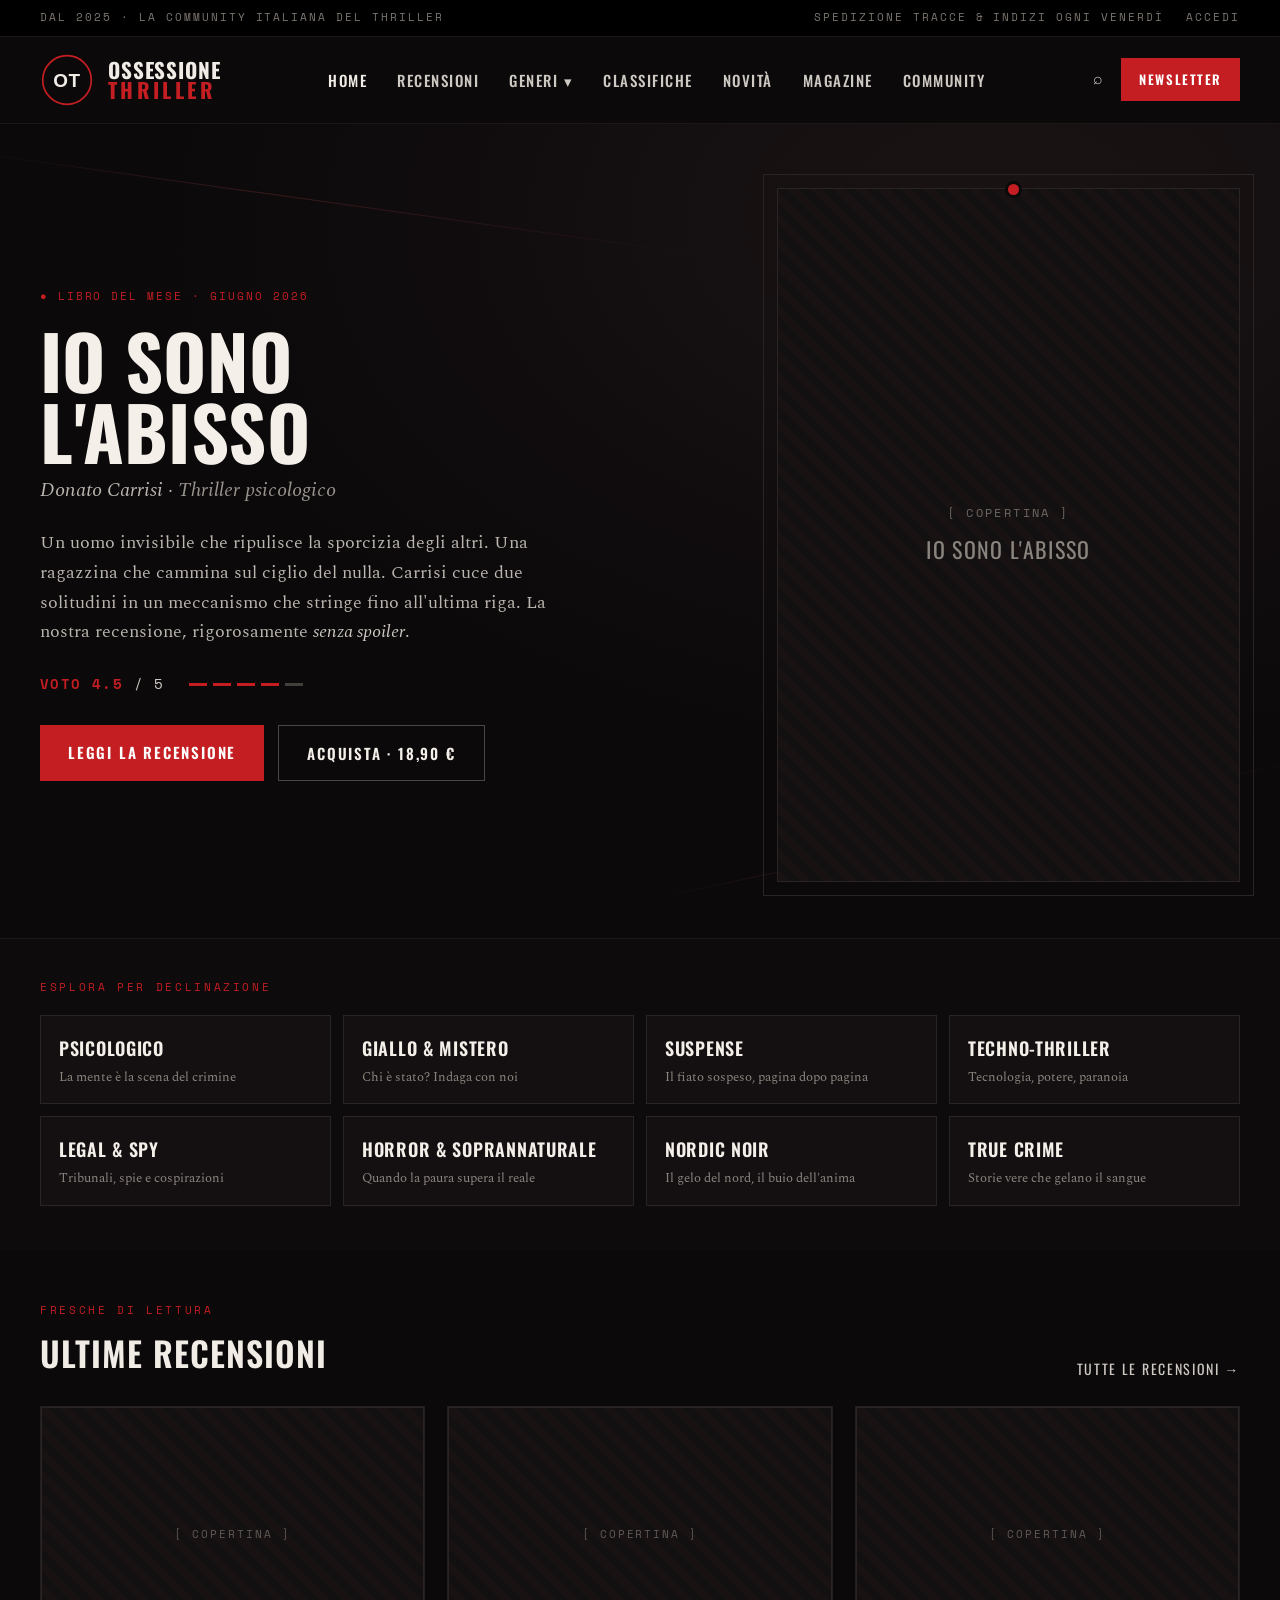
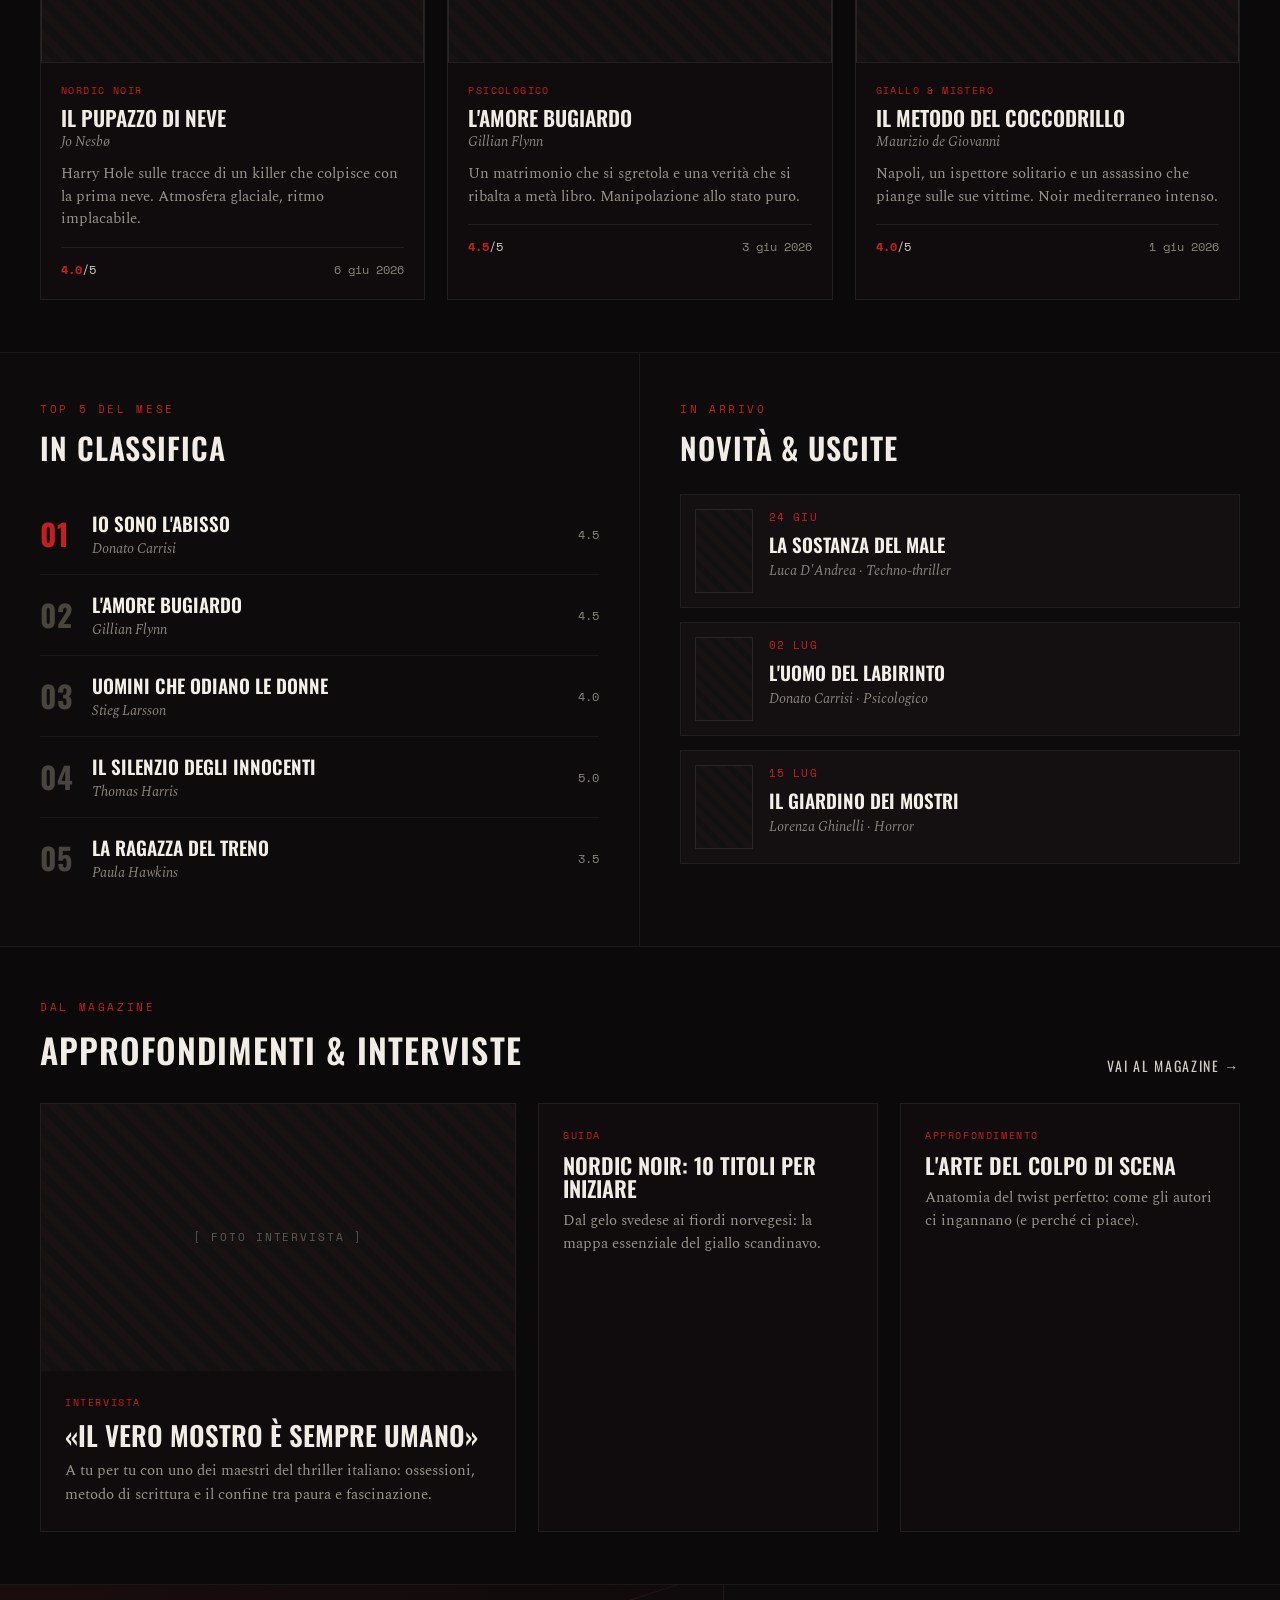
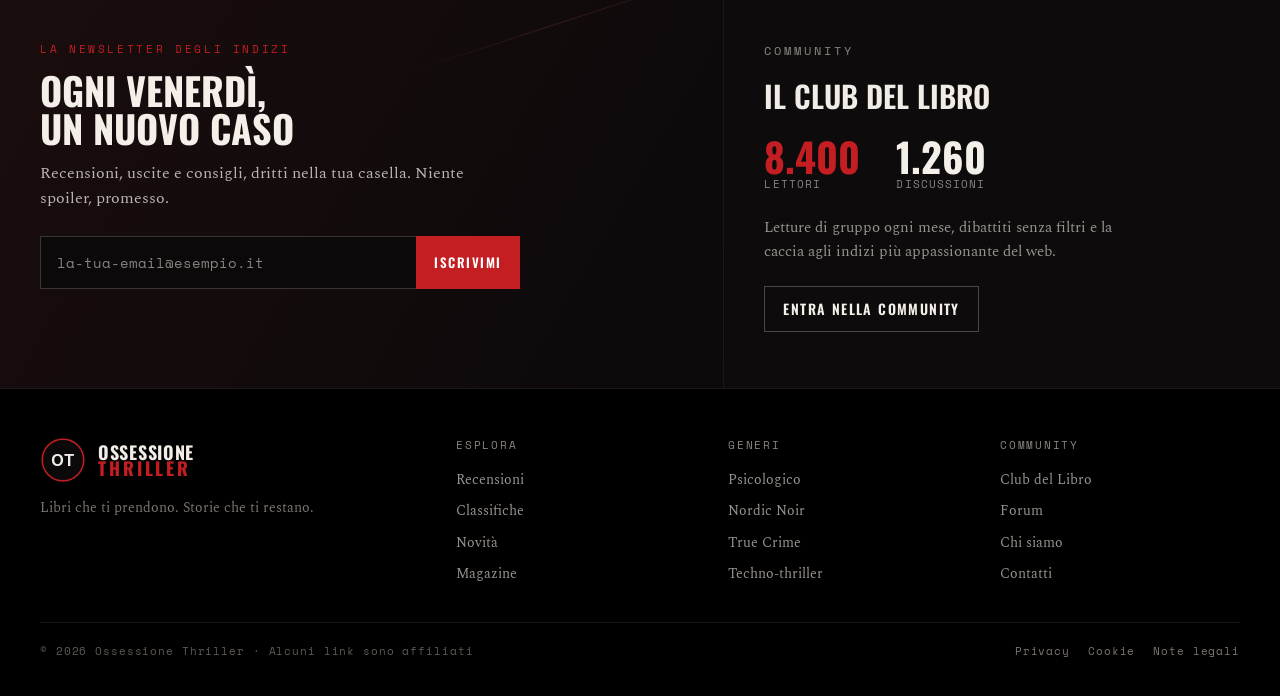
==== index.html @ 4a24f760 "feat: sito completo - homepage, catalogo, dettaglio recensione - index.html: homepage immersiva (Var" ====
<!DOCTYPE html>
<html lang="it">
<head>
  <meta charset="utf-8">
  <meta name="viewport" content="width=device-width, initial-scale=1">
  <title>Ossessione Thriller — Libri che ti prendono. Storie che ti restano.</title>
  <meta name="description" content="Il sito italiano dedicato al thriller: recensioni, classifiche, novità e community per lettori appassionati.">
  <link rel="icon" href="assets/logo.svg" type="image/svg+xml">
  <link rel="stylesheet" href="css/style.css">
</head>
<body>

  <!-- UTILITY BAR -->
  <div class="ot-utilbar">
    <span>Dal 2025 · La community italiana del thriller</span>
    <span>
      <span>Spedizione tracce &amp; indizi ogni venerdì</span>
      <a href="#">Accedi</a>
    </span>
  </div>

  <!-- HEADER -->
  <header class="ot-header">
    <a href="index.html" class="ot-logo">
      <img src="assets/logo.svg" alt="Ossessione Thriller">
      <div class="ot-logo-text">
        <div class="ot-logo-top">OSSESSIONE</div>
        <div class="ot-logo-bot">THRILLER</div>
      </div>
    </a>
    <nav>
      <ul class="ot-nav">
        <li><a href="index.html" class="active">Home</a></li>
        <li><a href="recensioni.html">Recensioni</a></li>
        <li><a href="#">Generi ▾</a></li>
        <li><a href="#">Classifiche</a></li>
        <li><a href="#">Novità</a></li>
        <li><a href="#">Magazine</a></li>
        <li><a href="#">Community</a></li>
      </ul>
    </nav>
    <div class="ot-header-actions">
      <span class="ot-search-icon">⌕</span>
      <a href="#newsletter" class="ot-btn">Newsletter</a>
    </div>
  </header>

  <!-- ═══════════════════════════════════════════════════════
       HERO
  ═══════════════════════════════════════════════════════ -->
  <section style="
    position: relative;
    background: radial-gradient(120% 120% at 78% 12%, #1a1314 0%, #0b090a 55%);
    padding: 64px 40px 56px;
    overflow: hidden;
  ">
    <div class="ot-thread" style="top:80px; left:-40px; width:60%; transform:rotate(8deg);"></div>
    <div class="ot-thread" style="bottom:110px; right:-60px; width:55%; transform:rotate(-12deg);"></div>

    <div style="
      position: relative;
      display: grid;
      grid-template-columns: 1.25fr .85fr;
      gap: 56px;
      align-items: center;
      max-width: 1360px;
      margin: 0 auto;
    ">
      <div>
        <div class="ot-label" style="margin-bottom: 18px;">● Libro del mese · Giugno 2026</div>
        <h1 style="
          font-family: var(--font-heading);
          font-weight: 700;
          font-size: 74px;
          line-height: .96;
          letter-spacing: .005em;
          color: var(--text-warm);
          text-transform: uppercase;
          margin: 0 0 8px;
        ">Io sono<br>l'abisso</h1>
        <div style="font-size: 20px; color: var(--text-mid); font-style: italic; margin-bottom: 22px;">
          Donato Carrisi · <span style="color: var(--text-muted);">Thriller psicologico</span>
        </div>
        <p style="font-size: 18px; line-height: 1.65; color: var(--text-mid); max-width: 520px; margin: 0 0 26px;">
          Un uomo invisibile che ripulisce la sporcizia degli altri. Una ragazzina che cammina sul ciglio del nulla.
          Carrisi cuce due solitudini in un meccanismo che stringe fino all'ultima riga. La nostra recensione,
          rigorosamente <em style="color: var(--text-dim);">senza spoiler</em>.
        </p>
        <div style="display: flex; align-items: center; gap: 24px; margin-bottom: 30px;">
          <div style="font-family: var(--font-mono); font-size: 14px; letter-spacing: .1em; color: var(--text-dim);">
            <span style="color: var(--accent); font-weight: 700;">VOTO 4.5</span> / 5
          </div>
          <div style="display: flex; gap: 6px; align-items: center;">
            <span style="width:18px; height:3px; background: var(--accent); display: inline-block;"></span>
            <span style="width:18px; height:3px; background: var(--accent); display: inline-block;"></span>
            <span style="width:18px; height:3px; background: var(--accent); display: inline-block;"></span>
            <span style="width:18px; height:3px; background: var(--accent); display: inline-block;"></span>
            <span style="width:18px; height:3px; background: #43403c; display: inline-block;"></span>
          </div>
        </div>
        <div style="display: flex; gap: 14px; flex-wrap: wrap;">
          <a href="recensione.html" class="ot-btn ot-btn-lg">Leggi la recensione</a>
          <a href="#" class="ot-btn ot-btn-lg ot-btn-outline">Acquista · 18,90 €</a>
        </div>
      </div>

      <div style="position: relative;">
        <div style="position: absolute; inset: -14px; border: 1px solid #2a2425;"></div>
        <div class="ot-cover-placeholder" style="position: relative; aspect-ratio: 2/3; flex-direction: column; gap: 10px;">
          <div style="
            width: 11px; height: 11px; border-radius: 50%;
            background: var(--accent);
            position: absolute; top: -5px; left: 50%;
            box-shadow: 0 0 0 3px var(--bg);
          "></div>
          <span style="font-family: var(--font-mono); font-size: 12px; letter-spacing: .2em; color: #6e6862; text-transform: uppercase;">[ copertina ]</span>
          <span style="font-family: var(--font-heading); font-size: 22px; letter-spacing: .06em; color: #8a847e; text-transform: uppercase;">Io sono l'abisso</span>
        </div>
      </div>
    </div>
  </section>

  <!-- ═══════════════════════════════════════════════════════
       GENERI STRIP
  ═══════════════════════════════════════════════════════ -->
  <section style="padding: 40px 40px 44px; background: var(--bg-alt); border-top: 1px solid var(--border);">
    <div class="ot-label" style="margin-bottom: 18px; letter-spacing: .24em;">Esplora per declinazione</div>
    <div style="display: grid; grid-template-columns: repeat(4, 1fr); gap: 12px; max-width: 1360px; margin: 0 auto;">
      <a href="recensioni.html?genere=psicologico" class="ot-genre-card">
        <div class="ot-genre-title">Psicologico</div>
        <div class="ot-genre-sub">La mente è la scena del crimine</div>
      </a>
      <a href="recensioni.html?genere=giallo" class="ot-genre-card">
        <div class="ot-genre-title">Giallo &amp; Mistero</div>
        <div class="ot-genre-sub">Chi è stato? Indaga con noi</div>
      </a>
      <a href="recensioni.html?genere=suspense" class="ot-genre-card">
        <div class="ot-genre-title">Suspense</div>
        <div class="ot-genre-sub">Il fiato sospeso, pagina dopo pagina</div>
      </a>
      <a href="recensioni.html?genere=techno" class="ot-genre-card">
        <div class="ot-genre-title">Techno-thriller</div>
        <div class="ot-genre-sub">Tecnologia, potere, paranoia</div>
      </a>
      <a href="recensioni.html?genere=legal" class="ot-genre-card">
        <div class="ot-genre-title">Legal &amp; Spy</div>
        <div class="ot-genre-sub">Tribunali, spie e cospirazioni</div>
      </a>
      <a href="recensioni.html?genere=horror" class="ot-genre-card">
        <div class="ot-genre-title">Horror &amp; Soprannaturale</div>
        <div class="ot-genre-sub">Quando la paura supera il reale</div>
      </a>
      <a href="recensioni.html?genere=nordic" class="ot-genre-card">
        <div class="ot-genre-title">Nordic Noir</div>
        <div class="ot-genre-sub">Il gelo del nord, il buio dell'anima</div>
      </a>
      <a href="recensioni.html?genere=truecrime" class="ot-genre-card">
        <div class="ot-genre-title">True Crime</div>
        <div class="ot-genre-sub">Storie vere che gelano il sangue</div>
      </a>
    </div>
  </section>

  <!-- ═══════════════════════════════════════════════════════
       ULTIME RECENSIONI
  ═══════════════════════════════════════════════════════ -->
  <section style="padding: 52px 40px; background: var(--bg);">
    <div style="max-width: 1360px; margin: 0 auto;">
      <div style="display: flex; justify-content: space-between; align-items: flex-end; margin-bottom: 26px;">
        <div>
          <div class="ot-label" style="margin-bottom: 6px; letter-spacing: .24em;">Fresche di lettura</div>
          <h2 class="ot-section-head">Ultime recensioni</h2>
        </div>
        <a href="recensioni.html" style="
          font-family: var(--font-heading); font-size: 14px;
          letter-spacing: .12em; text-transform: uppercase; color: var(--text-dim);
        ">Tutte le recensioni →</a>
      </div>

      <div style="display: grid; grid-template-columns: repeat(3, 1fr); gap: 22px;">

        <!-- Card 1 -->
        <article class="ot-card">
          <div class="ot-cover-placeholder" style="aspect-ratio: 3/2; border-bottom: 1px solid var(--border-card);">
            <span>[ COPERTINA ]</span>
          </div>
          <div style="padding: 20px;">
            <div class="ot-rev-genre">Nordic Noir</div>
            <h3 class="ot-rev-title">Il pupazzo di neve</h3>
            <div class="ot-rev-author">Jo Nesbø</div>
            <p style="font-size: 14.5px; line-height: 1.55; color: var(--text-muted); margin: 0 0 16px;">
              Harry Hole sulle tracce di un killer che colpisce con la prima neve. Atmosfera glaciale, ritmo implacabile.
            </p>
            <div style="
              display: flex; justify-content: space-between; align-items: center;
              border-top: 1px solid var(--border-card); padding-top: 12px;
              font-family: var(--font-mono); font-size: 12px; color: var(--text-faint);
            ">
              <span class="ot-score"><strong>4.0</strong>/5</span>
              <span>6 giu 2026</span>
            </div>
          </div>
        </article>

        <!-- Card 2 -->
        <article class="ot-card">
          <div class="ot-cover-placeholder" style="aspect-ratio: 3/2; border-bottom: 1px solid var(--border-card);">
            <span>[ COPERTINA ]</span>
          </div>
          <div style="padding: 20px;">
            <div class="ot-rev-genre">Psicologico</div>
            <h3 class="ot-rev-title">L'amore bugiardo</h3>
            <div class="ot-rev-author">Gillian Flynn</div>
            <p style="font-size: 14.5px; line-height: 1.55; color: var(--text-muted); margin: 0 0 16px;">
              Un matrimonio che si sgretola e una verità che si ribalta a metà libro. Manipolazione allo stato puro.
            </p>
            <div style="
              display: flex; justify-content: space-between; align-items: center;
              border-top: 1px solid var(--border-card); padding-top: 12px;
              font-family: var(--font-mono); font-size: 12px; color: var(--text-faint);
            ">
              <span class="ot-score"><strong>4.5</strong>/5</span>
              <span>3 giu 2026</span>
            </div>
          </div>
        </article>

        <!-- Card 3 -->
        <article class="ot-card">
          <div class="ot-cover-placeholder" style="aspect-ratio: 3/2; border-bottom: 1px solid var(--border-card);">
            <span>[ COPERTINA ]</span>
          </div>
          <div style="padding: 20px;">
            <div class="ot-rev-genre">Giallo &amp; Mistero</div>
            <h3 class="ot-rev-title">Il metodo del coccodrillo</h3>
            <div class="ot-rev-author">Maurizio de Giovanni</div>
            <p style="font-size: 14.5px; line-height: 1.55; color: var(--text-muted); margin: 0 0 16px;">
              Napoli, un ispettore solitario e un assassino che piange sulle sue vittime. Noir mediterraneo intenso.
            </p>
            <div style="
              display: flex; justify-content: space-between; align-items: center;
              border-top: 1px solid var(--border-card); padding-top: 12px;
              font-family: var(--font-mono); font-size: 12px; color: var(--text-faint);
            ">
              <span class="ot-score"><strong>4.0</strong>/5</span>
              <span>1 giu 2026</span>
            </div>
          </div>
        </article>

      </div>
    </div>
  </section>

  <!-- ═══════════════════════════════════════════════════════
       CLASSIFICA + NOVITÀ
  ═══════════════════════════════════════════════════════ -->
  <section style="display: grid; grid-template-columns: 1fr 1fr; background: var(--bg-alt); border-top: 1px solid var(--border);">

    <!-- Classifica -->
    <div style="padding: 48px 40px; border-right: 1px solid var(--border);">
      <div class="ot-label" style="margin-bottom: 6px; letter-spacing: .24em;">Top 5 del mese</div>
      <h2 class="ot-section-head" style="font-size: 30px; margin-bottom: 22px;">In classifica</h2>
      <div>
        <div class="ot-rank-row">
          <span class="ot-rank-num first">01</span>
          <div style="flex: 1;">
            <div class="ot-rank-title"><a href="recensione.html">Io sono l'abisso</a></div>
            <div class="ot-rank-author">Donato Carrisi</div>
          </div>
          <span class="ot-rank-score">4.5</span>
        </div>
        <div class="ot-rank-row">
          <span class="ot-rank-num rest">02</span>
          <div style="flex: 1;">
            <div class="ot-rank-title">L'amore bugiardo</div>
            <div class="ot-rank-author">Gillian Flynn</div>
          </div>
          <span class="ot-rank-score">4.5</span>
        </div>
        <div class="ot-rank-row">
          <span class="ot-rank-num rest">03</span>
          <div style="flex: 1;">
            <div class="ot-rank-title">Uomini che odiano le donne</div>
            <div class="ot-rank-author">Stieg Larsson</div>
          </div>
          <span class="ot-rank-score">4.0</span>
        </div>
        <div class="ot-rank-row">
          <span class="ot-rank-num rest">04</span>
          <div style="flex: 1;">
            <div class="ot-rank-title">Il silenzio degli innocenti</div>
            <div class="ot-rank-author">Thomas Harris</div>
          </div>
          <span class="ot-rank-score">5.0</span>
        </div>
        <div class="ot-rank-row">
          <span class="ot-rank-num rest">05</span>
          <div style="flex: 1;">
            <div class="ot-rank-title">La ragazza del treno</div>
            <div class="ot-rank-author">Paula Hawkins</div>
          </div>
          <span class="ot-rank-score">3.5</span>
        </div>
      </div>
    </div>

    <!-- Novità -->
    <div style="padding: 48px 40px;">
      <div class="ot-label" style="margin-bottom: 6px; letter-spacing: .24em;">In arrivo</div>
      <h2 class="ot-section-head" style="font-size: 30px; margin-bottom: 22px;">Novità &amp; uscite</h2>
      <div style="display: flex; flex-direction: column; gap: 14px;">
        <div class="ot-upcoming ot-card">
          <div class="ot-upcoming-cover"></div>
          <div>
            <div class="ot-upcoming-date">24 GIU</div>
            <div class="ot-upcoming-title">La sostanza del male</div>
            <div class="ot-upcoming-meta">Luca D'Andrea · Techno-thriller</div>
          </div>
        </div>
        <div class="ot-upcoming ot-card">
          <div class="ot-upcoming-cover"></div>
          <div>
            <div class="ot-upcoming-date">02 LUG</div>
            <div class="ot-upcoming-title">L'uomo del labirinto</div>
            <div class="ot-upcoming-meta">Donato Carrisi · Psicologico</div>
          </div>
        </div>
        <div class="ot-upcoming ot-card">
          <div class="ot-upcoming-cover"></div>
          <div>
            <div class="ot-upcoming-date">15 LUG</div>
            <div class="ot-upcoming-title">Il giardino dei mostri</div>
            <div class="ot-upcoming-meta">Lorenza Ghinelli · Horror</div>
          </div>
        </div>
      </div>
    </div>

  </section>

  <!-- ═══════════════════════════════════════════════════════
       MAGAZINE
  ═══════════════════════════════════════════════════════ -->
  <section style="padding: 52px 40px; background: var(--bg); border-top: 1px solid var(--border);">
    <div style="max-width: 1360px; margin: 0 auto;">
      <div style="display: flex; justify-content: space-between; align-items: flex-end; margin-bottom: 26px;">
        <div>
          <div class="ot-label" style="margin-bottom: 6px; letter-spacing: .24em;">Dal Magazine</div>
          <h2 class="ot-section-head">Approfondimenti &amp; interviste</h2>
        </div>
        <a href="#" style="font-family: var(--font-heading); font-size: 14px; letter-spacing: .12em; text-transform: uppercase; color: var(--text-dim);">
          Vai al magazine →
        </a>
      </div>

      <div style="display: grid; grid-template-columns: 1.4fr 1fr 1fr; gap: 22px;">

        <article class="ot-mag-card">
          <div class="ot-mag-img" style="aspect-ratio: 16/9;">
            <span>[ FOTO INTERVISTA ]</span>
          </div>
          <div class="ot-mag-body">
            <div class="ot-mag-type">Intervista</div>
            <h3 class="ot-mag-title" style="font-size: 27px;">«Il vero mostro è sempre umano»</h3>
            <p class="ot-mag-excerpt" style="font-size: 15px; line-height: 1.6;">
              A tu per tu con uno dei maestri del thriller italiano: ossessioni, metodo di scrittura
              e il confine tra paura e fascinazione.
            </p>
          </div>
        </article>

        <article class="ot-mag-card">
          <div class="ot-mag-body">
            <div class="ot-mag-type">Guida</div>
            <h3 class="ot-mag-title" style="font-size: 22px;">Nordic Noir: 10 titoli per iniziare</h3>
            <p class="ot-mag-excerpt">
              Dal gelo svedese ai fiordi norvegesi: la mappa essenziale del giallo scandinavo.
            </p>
          </div>
        </article>

        <article class="ot-mag-card">
          <div class="ot-mag-body">
            <div class="ot-mag-type">Approfondimento</div>
            <h3 class="ot-mag-title" style="font-size: 22px;">L'arte del colpo di scena</h3>
            <p class="ot-mag-excerpt">
              Anatomia del twist perfetto: come gli autori ci ingannano (e perché ci piace).
            </p>
          </div>
        </article>

      </div>
    </div>
  </section>

  <!-- ═══════════════════════════════════════════════════════
       NEWSLETTER + COMMUNITY
  ═══════════════════════════════════════════════════════ -->
  <section id="newsletter" style="display: grid; grid-template-columns: 1.3fr 1fr;">

    <!-- Newsletter -->
    <div style="
      padding: 56px 40px;
      background: linear-gradient(120deg, #1a0d0e, var(--bg));
      border-top: 1px solid var(--border);
      position: relative;
      overflow: hidden;
    ">
      <div class="ot-thread" style="top: 30px; right: -40px; width: 50%; transform: rotate(-18deg);"></div>
      <div class="ot-label" style="margin-bottom: 12px; letter-spacing: .24em;">La newsletter degli indizi</div>
      <h2 style="
        font-family: var(--font-heading); font-weight: 700;
        font-size: 38px; line-height: 1;
        color: var(--text-warm); text-transform: uppercase;
        margin: 0 0 14px;
      ">Ogni venerdì,<br>un nuovo caso</h2>
      <p style="font-size: 16px; line-height: 1.6; color: var(--text-mid); max-width: 440px; margin: 0 0 24px;">
        Recensioni, uscite e consigli, dritti nella tua casella. Niente spoiler, promesso.
      </p>
      <div class="ot-input-group" style="max-width: 480px;">
        <input class="ot-input" type="email" placeholder="la-tua-email@esempio.it">
        <button class="ot-btn">Iscrivimi</button>
      </div>
    </div>

    <!-- Community -->
    <div style="padding: 56px 40px; background: var(--bg-alt); border-top: 1px solid var(--border); border-left: 1px solid var(--border);">
      <div style="font-family: var(--font-mono); font-size: 12px; letter-spacing: .24em; color: var(--text-faint); text-transform: uppercase; margin-bottom: 12px;">Community</div>
      <h2 style="
        font-family: var(--font-heading); font-weight: 600;
        font-size: 30px; color: var(--text); text-transform: uppercase;
        margin: 0 0 16px;
      ">Il Club del Libro</h2>
      <div style="display: flex; gap: 36px; margin-bottom: 22px;">
        <div>
          <div class="ot-stat-num" style="color: var(--accent);">8.400</div>
          <div class="ot-stat-label">Lettori</div>
        </div>
        <div>
          <div class="ot-stat-num" style="color: var(--text-warm);">1.260</div>
          <div class="ot-stat-label">Discussioni</div>
        </div>
      </div>
      <p style="font-size: 15px; line-height: 1.6; color: var(--text-muted); margin: 0 0 22px; max-width: 380px;">
        Letture di gruppo ogni mese, dibattiti senza filtri e la caccia agli indizi più appassionante del web.
      </p>
      <a href="#" class="ot-btn ot-btn-outline" style="font-size: 14px; letter-spacing: .1em;">Entra nella community</a>
    </div>

  </section>

  <!-- ═══════════════════════════════════════════════════════
       FOOTER
  ═══════════════════════════════════════════════════════ -->
  <footer class="ot-footer">
    <div class="ot-footer-grid">
      <div>
        <div class="ot-footer-brand">
          <img src="assets/logo.svg" alt="Ossessione Thriller">
          <div class="ot-logo-text">
            <div class="ot-logo-top" style="font-size: 18px;">OSSESSIONE</div>
            <div class="ot-logo-bot" style="font-size: 18px;">THRILLER</div>
          </div>
        </div>
        <p class="ot-footer-tagline">Libri che ti prendono. Storie che ti restano.</p>
      </div>
      <div>
        <div class="ot-footer-col-title">Esplora</div>
        <div class="ot-footer-links">
          <a href="recensioni.html">Recensioni</a>
          <a href="#">Classifiche</a>
          <a href="#">Novità</a>
          <a href="#">Magazine</a>
        </div>
      </div>
      <div>
        <div class="ot-footer-col-title">Generi</div>
        <div class="ot-footer-links">
          <a href="#">Psicologico</a>
          <a href="#">Nordic Noir</a>
          <a href="#">True Crime</a>
          <a href="#">Techno-thriller</a>
        </div>
      </div>
      <div>
        <div class="ot-footer-col-title">Community</div>
        <div class="ot-footer-links">
          <a href="#">Club del Libro</a>
          <a href="#">Forum</a>
          <a href="#">Chi siamo</a>
          <a href="#">Contatti</a>
        </div>
      </div>
    </div>
    <div class="ot-footer-bottom">
      <span>© 2026 Ossessione Thriller · Alcuni link sono affiliati</span>
      <div class="ot-footer-legal">
        <a href="#">Privacy</a>
        <a href="#">Cookie</a>
        <a href="#">Note legali</a>
      </div>
    </div>
  </footer>

</body>
</html>
---- css/style.css ----
/* ============================================================
   OSSESSIONE THRILLER — Design System
   Fonts: Oswald (headings) · Spectral (body) · Space Mono (labels)
   ============================================================ */

@import url('https://fonts.googleapis.com/css2?family=Oswald:wght@300;400;500;600;700&family=Spectral:ital,wght@0,300;0,400;0,600;1,400&family=Space+Mono:wght@400;700&display=swap');

/* ── Variables ───────────────────────────────────────────── */
:root {
  --accent:      #c41e22;
  --bg:          #0b090a;
  --bg-alt:      #0e0b0c;
  --bg-card:     #100c0d;
  --bg-dark:     #000;
  --text:        #f1ece6;
  --text-warm:   #f4efe9;
  --text-dim:    #cfc9c3;
  --text-mid:    #bcb6b0;
  --text-muted:  #9a948e;
  --text-faint:  #8a847e;
  --text-ghost:  #7c756f;
  --text-shadow: #5f5a55;
  --border:      #1c1819;
  --border-card: #221d1e;
  --border-mid:  #292425;
  --border-dim:  #3a3531;
  --border-deep: #4a4642;
  --font-heading: 'Oswald', sans-serif;
  --font-body:    'Spectral', Georgia, serif;
  --font-mono:    'Space Mono', monospace;
  --tagline:      "Libri che ti prendono. Storie che ti restano.";
}

/* ── Reset ───────────────────────────────────────────────── */
*, *::before, *::after { box-sizing: border-box; margin: 0; padding: 0; }
html { scroll-behavior: smooth; }
body {
  background: var(--bg);
  color: var(--text);
  font-family: var(--font-body);
  font-size: 16px;
  line-height: 1.6;
  min-height: 100vh;
}
img { display: block; max-width: 100%; }
a { color: inherit; text-decoration: none; }
input, button, textarea { font-family: inherit; outline: none; }

/* ── Utility bar ─────────────────────────────────────────── */
.ot-utilbar {
  display: flex;
  justify-content: space-between;
  align-items: center;
  padding: 9px 40px;
  background: #000;
  border-bottom: 1px solid var(--border);
  font-family: var(--font-mono);
  font-size: 11px;
  letter-spacing: .18em;
  color: var(--text-ghost);
  text-transform: uppercase;
}
.ot-utilbar span { display: flex; gap: 22px; }

/* ── Main nav ────────────────────────────────────────────── */
.ot-header {
  display: flex;
  align-items: center;
  justify-content: space-between;
  padding: 16px 40px;
  background: var(--bg);
  border-bottom: 1px solid var(--border);
  position: sticky;
  top: 0;
  z-index: 100;
}
.ot-logo {
  display: flex;
  align-items: center;
  gap: 14px;
  text-decoration: none;
}
.ot-logo img {
  width: 54px;
  height: 54px;
  border-radius: 50%;
}
.ot-logo-text { line-height: .92; }
.ot-logo-text .ot-logo-top {
  font-family: var(--font-heading);
  font-weight: 700;
  font-size: 21px;
  letter-spacing: .04em;
  color: var(--text);
}
.ot-logo-text .ot-logo-bot {
  font-family: var(--font-heading);
  font-weight: 700;
  font-size: 21px;
  letter-spacing: .16em;
  color: var(--accent);
}
.ot-nav {
  display: flex;
  gap: 30px;
  font-family: var(--font-heading);
  font-weight: 500;
  font-size: 15px;
  letter-spacing: .1em;
  text-transform: uppercase;
  list-style: none;
}
.ot-nav a {
  color: var(--text-dim);
  text-decoration: none;
  transition: color .2s;
}
.ot-nav a:hover,
.ot-nav a.active { color: var(--text); }
.ot-header-actions { display: flex; align-items: center; gap: 18px; }
.ot-search-icon {
  font-size: 16px;
  color: var(--text-dim);
  cursor: pointer;
}

/* ── Buttons ─────────────────────────────────────────────── */
.ot-btn {
  display: inline-block;
  font-family: var(--font-heading);
  font-weight: 600;
  font-size: 13px;
  letter-spacing: .12em;
  text-transform: uppercase;
  color: #fff;
  background: var(--accent);
  padding: 11px 18px;
  border: none;
  cursor: pointer;
  transition: opacity .2s;
  text-decoration: none;
}
.ot-btn:hover { opacity: .85; }
.ot-btn-outline {
  background: transparent;
  color: var(--text-warm);
  border: 1px solid var(--border-deep);
}
.ot-btn-lg { font-size: 15px; padding: 15px 28px; }

/* ── Chips / filter pills ────────────────────────────────── */
.ot-chip {
  display: inline-block;
  padding: 9px 16px;
  border: 1px solid var(--border-mid);
  color: var(--text-muted);
  font-family: var(--font-heading);
  font-size: 13px;
  letter-spacing: .08em;
  text-transform: uppercase;
  cursor: pointer;
  transition: border-color .2s, color .2s;
}
.ot-chip:hover { border-color: var(--accent); color: var(--text); }
.ot-chip.active { background: var(--accent); border-color: var(--accent); color: #fff; }

/* ── Cards ───────────────────────────────────────────────── */
.ot-card {
  background: var(--bg-card);
  border: 1px solid var(--border-card);
  transition: border-color .2s;
}
.ot-card:hover { border-color: #3a3531; }

/* ── Decorative thread ───────────────────────────────────── */
.ot-thread {
  position: absolute;
  height: 1px;
  background: linear-gradient(90deg, transparent, #3a1a1c 40%, transparent);
  pointer-events: none;
}

/* ── Label (mono tag) ────────────────────────────────────── */
.ot-label {
  font-family: var(--font-mono);
  font-size: 11px;
  letter-spacing: .18em;
  color: var(--accent);
  text-transform: uppercase;
}

/* ── Section heading ─────────────────────────────────────── */
.ot-section-head {
  font-family: var(--font-heading);
  font-weight: 600;
  font-size: 34px;
  letter-spacing: .03em;
  color: var(--text);
  text-transform: uppercase;
  margin: 0;
}

/* ── Breadcrumb ──────────────────────────────────────────── */
.ot-breadcrumb {
  font-family: var(--font-mono);
  font-size: 12px;
  letter-spacing: .2em;
  color: var(--text-faint);
  text-transform: uppercase;
  margin-bottom: 16px;
}
.ot-breadcrumb span { color: var(--accent); }

/* ── Rating bars ─────────────────────────────────────────── */
.ot-rating-bar-track {
  height: 4px;
  background: var(--border-card);
}
.ot-rating-bar-fill {
  height: 100%;
  background: var(--accent);
}

/* ── Pull quote ──────────────────────────────────────────── */
.ot-blockquote {
  border-left: 3px solid var(--accent);
  padding: 6px 0 6px 26px;
  margin: 0 0 30px;
}
.ot-blockquote p {
  font-family: var(--font-body);
  font-style: italic;
  font-size: 25px;
  line-height: 1.4;
  color: var(--text-warm);
}

/* ── Newsletter input group ──────────────────────────────── */
.ot-input-group { display: flex; gap: 0; }
.ot-input {
  flex: 1;
  background: var(--bg);
  border: 1px solid var(--border-dim);
  border-right: none;
  color: var(--text-warm);
  padding: 15px 16px;
  font-family: var(--font-mono);
  font-size: 14px;
}
.ot-input::placeholder { color: var(--text-faint); }
.ot-input-group .ot-btn { border: none; white-space: nowrap; }

/* ── Book cover placeholder ──────────────────────────────── */
.ot-cover-placeholder {
  background: repeating-linear-gradient(
    45deg,
    #181213, #181213 8px,
    #131011 8px, #131011 16px
  );
  border: 1px solid #2a2425;
  display: flex;
  align-items: center;
  justify-content: center;
}
.ot-cover-placeholder span {
  font-family: var(--font-mono);
  font-size: 11px;
  letter-spacing: .18em;
  color: var(--text-shadow);
  text-transform: uppercase;
}

/* ── Score badge ─────────────────────────────────────────── */
.ot-score {
  font-family: var(--font-mono);
  font-size: 12px;
  color: var(--text-dim);
}
.ot-score strong { color: var(--accent); font-weight: 700; }

/* ── Condensed footer ────────────────────────────────────── */
.ot-footer-mini {
  padding: 26px 40px;
  background: var(--bg-dark);
  border-top: 1px solid var(--border);
  display: flex;
  justify-content: space-between;
  align-items: center;
  font-family: var(--font-mono);
  font-size: 11px;
  letter-spacing: .08em;
  color: var(--text-shadow);
}
.ot-footer-mini a { color: var(--text-ghost); }
.ot-footer-mini a:hover { color: var(--text-dim); }
.ot-footer-mini-links { display: flex; gap: 18px; }

/* ── Full footer ─────────────────────────────────────────── */
.ot-footer {
  padding: 48px 40px 36px;
  background: var(--bg-dark);
  border-top: 1px solid var(--border);
}
.ot-footer-grid {
  display: grid;
  grid-template-columns: 1.6fr 1fr 1fr 1fr;
  gap: 32px;
  margin-bottom: 36px;
}
.ot-footer-brand { display: flex; align-items: center; gap: 12px; margin-bottom: 14px; }
.ot-footer-brand img { width: 46px; height: 46px; border-radius: 50%; }
.ot-footer-tagline { font-size: 14px; line-height: 1.6; color: var(--text-ghost); max-width: 300px; }
.ot-footer-col-title {
  font-family: var(--font-mono);
  font-size: 11px;
  letter-spacing: .16em;
  color: var(--text-faint);
  text-transform: uppercase;
  margin-bottom: 14px;
}
.ot-footer-links { display: flex; flex-direction: column; gap: 9px; }
.ot-footer-links a { font-size: 14px; color: var(--text-muted); }
.ot-footer-links a:hover { color: var(--text-dim); }
.ot-footer-bottom {
  display: flex;
  justify-content: space-between;
  align-items: center;
  border-top: 1px solid #1a1617;
  padding-top: 20px;
  font-family: var(--font-mono);
  font-size: 11px;
  letter-spacing: .08em;
  color: var(--text-shadow);
}
.ot-footer-bottom a { color: var(--text-ghost); }
.ot-footer-legal { display: flex; gap: 18px; }

/* ── Discussion / comments ───────────────────────────────── */
.ot-comment { display: flex; gap: 14px; }
.ot-comment-avatar {
  width: 40px;
  height: 40px;
  flex-shrink: 0;
  border-radius: 50%;
  background: #241a1b;
  display: flex;
  align-items: center;
  justify-content: center;
  font-family: var(--font-heading);
  font-weight: 700;
  font-size: 16px;
  color: var(--accent);
}
.ot-comment-meta {
  display: flex;
  gap: 10px;
  align-items: baseline;
  margin-bottom: 4px;
}
.ot-comment-author {
  font-family: var(--font-heading);
  font-weight: 600;
  font-size: 15px;
  color: var(--text-warm);
  letter-spacing: .04em;
}
.ot-comment-date {
  font-family: var(--font-mono);
  font-size: 11px;
  color: var(--text-shadow);
}
.ot-comment-text {
  font-size: 15px;
  line-height: 1.6;
  color: var(--text-muted);
}
.ot-comment-form { display: flex; gap: 10px; }
.ot-comment-input {
  flex: 1;
  background: var(--bg);
  border: 1px solid var(--border-mid);
  color: var(--text-warm);
  padding: 13px 16px;
  font-family: var(--font-body);
  font-size: 15px;
}
.ot-comment-input::placeholder { color: var(--text-faint); }

/* ── Buy box ─────────────────────────────────────────────── */
.ot-buy-box {
  background: #140a0b;
  border: 1px solid #2a1a1b;
  padding: 20px;
  margin-bottom: 24px;
}
.ot-buy-link {
  display: flex;
  justify-content: space-between;
  align-items: center;
  padding: 13px 16px;
  margin-bottom: 9px;
  font-family: var(--font-heading);
  font-weight: 600;
  font-size: 15px;
  letter-spacing: .06em;
  text-transform: uppercase;
  text-decoration: none;
  transition: opacity .2s;
}
.ot-buy-link:hover { opacity: .85; }
.ot-buy-link.primary { background: var(--accent); color: #fff; }
.ot-buy-link.secondary { border: 1px solid var(--border-dim); color: var(--text-warm); }
.ot-buy-link .price { font-family: var(--font-mono); font-weight: 400; }
.ot-buy-link.secondary .price { color: var(--text-muted); }
.ot-buy-note {
  font-family: var(--font-mono);
  font-size: 10px;
  line-height: 1.5;
  color: var(--text-shadow);
  margin-top: 12px;
}

/* ── Book info table ─────────────────────────────────────── */
.ot-scheda {
  border: 1px solid var(--border-card);
  padding: 20px;
}
.ot-scheda-title {
  font-family: var(--font-mono);
  font-size: 11px;
  letter-spacing: .16em;
  color: var(--text-faint);
  text-transform: uppercase;
  margin-bottom: 14px;
}
.ot-scheda-row {
  display: flex;
  justify-content: space-between;
  padding: 9px 0;
  border-bottom: 1px solid var(--border);
  font-family: var(--font-mono);
  font-size: 13px;
}
.ot-scheda-row:last-child { border-bottom: none; }
.ot-scheda-row .key { color: var(--text-ghost); }
.ot-scheda-row .val { color: var(--text-dim); }

/* ── Pagination ──────────────────────────────────────────── */
.ot-pagination {
  display: flex;
  justify-content: center;
  gap: 8px;
  padding: 24px 40px 40px;
}
.ot-page-btn {
  width: 40px;
  height: 40px;
  display: flex;
  align-items: center;
  justify-content: center;
  font-family: var(--font-heading);
  font-size: 15px;
  cursor: pointer;
  border: 1px solid var(--border-mid);
  color: var(--text-muted);
  transition: all .2s;
}
.ot-page-btn.active { background: var(--accent); border-color: var(--accent); color: #fff; }
.ot-page-btn:hover:not(.active) { border-color: var(--accent); color: var(--text); }

/* ── Genre strip cards ───────────────────────────────────── */
.ot-genre-card {
  border: 1px solid var(--border-mid);
  padding: 18px 18px 16px;
  background: #141011;
  cursor: pointer;
  transition: border-color .2s;
}
.ot-genre-card:hover { border-color: var(--accent); }
.ot-genre-title {
  font-family: var(--font-heading);
  font-weight: 600;
  font-size: 18px;
  letter-spacing: .04em;
  color: var(--text-warm);
  text-transform: uppercase;
}
.ot-genre-sub { font-size: 13px; color: var(--text-faint); margin-top: 4px; }

/* ── Ranking list ────────────────────────────────────────── */
.ot-rank-row {
  display: flex;
  align-items: center;
  gap: 18px;
  padding: 14px 0;
  border-bottom: 1px solid var(--border);
}
.ot-rank-row:last-child { border-bottom: none; }
.ot-rank-num {
  font-family: var(--font-heading);
  font-weight: 700;
  font-size: 30px;
  width: 34px;
  flex-shrink: 0;
}
.ot-rank-num.first { color: var(--accent); }
.ot-rank-num.rest { color: #4a443f; }
.ot-rank-title {
  font-family: var(--font-heading);
  font-weight: 600;
  font-size: 19px;
  color: var(--text-warm);
  text-transform: uppercase;
}
.ot-rank-author { font-size: 13.5px; color: var(--text-faint); font-style: italic; }
.ot-rank-score { font-family: var(--font-mono); font-size: 12px; color: var(--text-faint); margin-left: auto; }

/* ── Upcoming book ───────────────────────────────────────── */
.ot-upcoming {
  display: flex;
  gap: 16px;
  padding: 14px;
  background: #141011;
  border: 1px solid var(--border-card);
}
.ot-upcoming-cover {
  width: 58px;
  height: 84px;
  flex-shrink: 0;
  background: repeating-linear-gradient(45deg, #181213, #181213 6px, #131011 6px, #131011 12px);
  border: 1px solid #2a2425;
}
.ot-upcoming-date {
  font-family: var(--font-mono);
  font-size: 11px;
  color: var(--accent);
  letter-spacing: .1em;
}
.ot-upcoming-title {
  font-family: var(--font-heading);
  font-weight: 600;
  font-size: 19px;
  color: var(--text-warm);
  text-transform: uppercase;
  margin: 2px 0;
}
.ot-upcoming-meta { font-size: 13.5px; color: var(--text-faint); font-style: italic; }

/* ── Magazine cards ──────────────────────────────────────── */
.ot-mag-card {
  background: var(--bg-card);
  border: 1px solid var(--border-card);
  display: flex;
  flex-direction: column;
  transition: border-color .2s;
}
.ot-mag-card:hover { border-color: #3a3531; }
.ot-mag-img {
  background: repeating-linear-gradient(45deg, #181213, #181213 8px, #131011 8px, #131011 16px);
  display: flex;
  align-items: center;
  justify-content: center;
}
.ot-mag-img span {
  font-family: var(--font-mono);
  font-size: 11px;
  letter-spacing: .18em;
  color: var(--text-shadow);
}
.ot-mag-body { padding: 24px; }
.ot-mag-type {
  font-family: var(--font-mono);
  font-size: 10px;
  letter-spacing: .16em;
  color: var(--accent);
  text-transform: uppercase;
  margin-bottom: 10px;
}
.ot-mag-title {
  font-family: var(--font-heading);
  font-weight: 600;
  line-height: 1.05;
  color: var(--text);
  text-transform: uppercase;
  margin: 0 0 10px;
}
.ot-mag-excerpt { font-size: 14.5px; line-height: 1.55; color: var(--text-muted); }

/* ── Community stats ─────────────────────────────────────── */
.ot-stat-num {
  font-family: var(--font-heading);
  font-weight: 700;
  font-size: 40px;
  line-height: 1;
}
.ot-stat-label {
  font-family: var(--font-mono);
  font-size: 11px;
  letter-spacing: .1em;
  color: var(--text-faint);
  text-transform: uppercase;
}

/* ── Review card (catalog) ───────────────────────────────── */
.ot-rev-card {
  display: flex;
  gap: 18px;
  background: var(--bg-card);
  border: 1px solid var(--border-card);
  padding: 18px;
  transition: border-color .2s;
}
.ot-rev-card:hover { border-color: #3a3531; }
.ot-rev-cover {
  width: 96px;
  height: 144px;
  flex-shrink: 0;
  background: repeating-linear-gradient(45deg, #181213, #181213 7px, #131011 7px, #131011 14px);
  border: 1px solid #2a2425;
}
.ot-rev-genre {
  font-family: var(--font-mono);
  font-size: 10px;
  letter-spacing: .14em;
  color: var(--accent);
  text-transform: uppercase;
  margin-bottom: 8px;
}
.ot-rev-title {
  font-family: var(--font-heading);
  font-weight: 600;
  font-size: 21px;
  color: var(--text);
  text-transform: uppercase;
  margin: 0 0 3px;
  line-height: 1.05;
}
.ot-rev-author { font-size: 13.5px; color: var(--text-faint); font-style: italic; margin-bottom: 10px; }

/* ── Sidebar genre list ──────────────────────────────────── */
.ot-genre-row {
  display: flex;
  justify-content: space-between;
  padding: 10px 0;
  border-bottom: 1px solid var(--border);
  font-family: var(--font-heading);
  font-size: 15px;
  letter-spacing: .04em;
  text-transform: uppercase;
  color: var(--text-dim);
  transition: color .2s;
}
.ot-genre-row:last-child { border-bottom: none; }
.ot-genre-row:hover { color: var(--text); }
.ot-genre-count {
  color: var(--text-shadow);
  font-family: var(--font-mono);
  font-size: 12px;
}

/* ── Responsive basics ───────────────────────────────────── */
@media (max-width: 1024px) {
  .ot-nav { gap: 18px; font-size: 13px; }
  .ot-footer-grid { grid-template-columns: 1fr 1fr; }
}
@media (max-width: 768px) {
  .ot-utilbar, .ot-header { padding: 9px 20px; }
  .ot-nav { display: none; }
  .ot-footer-grid { grid-template-columns: 1fr; }
  .ot-footer-mini, .ot-footer { padding: 20px; }
}
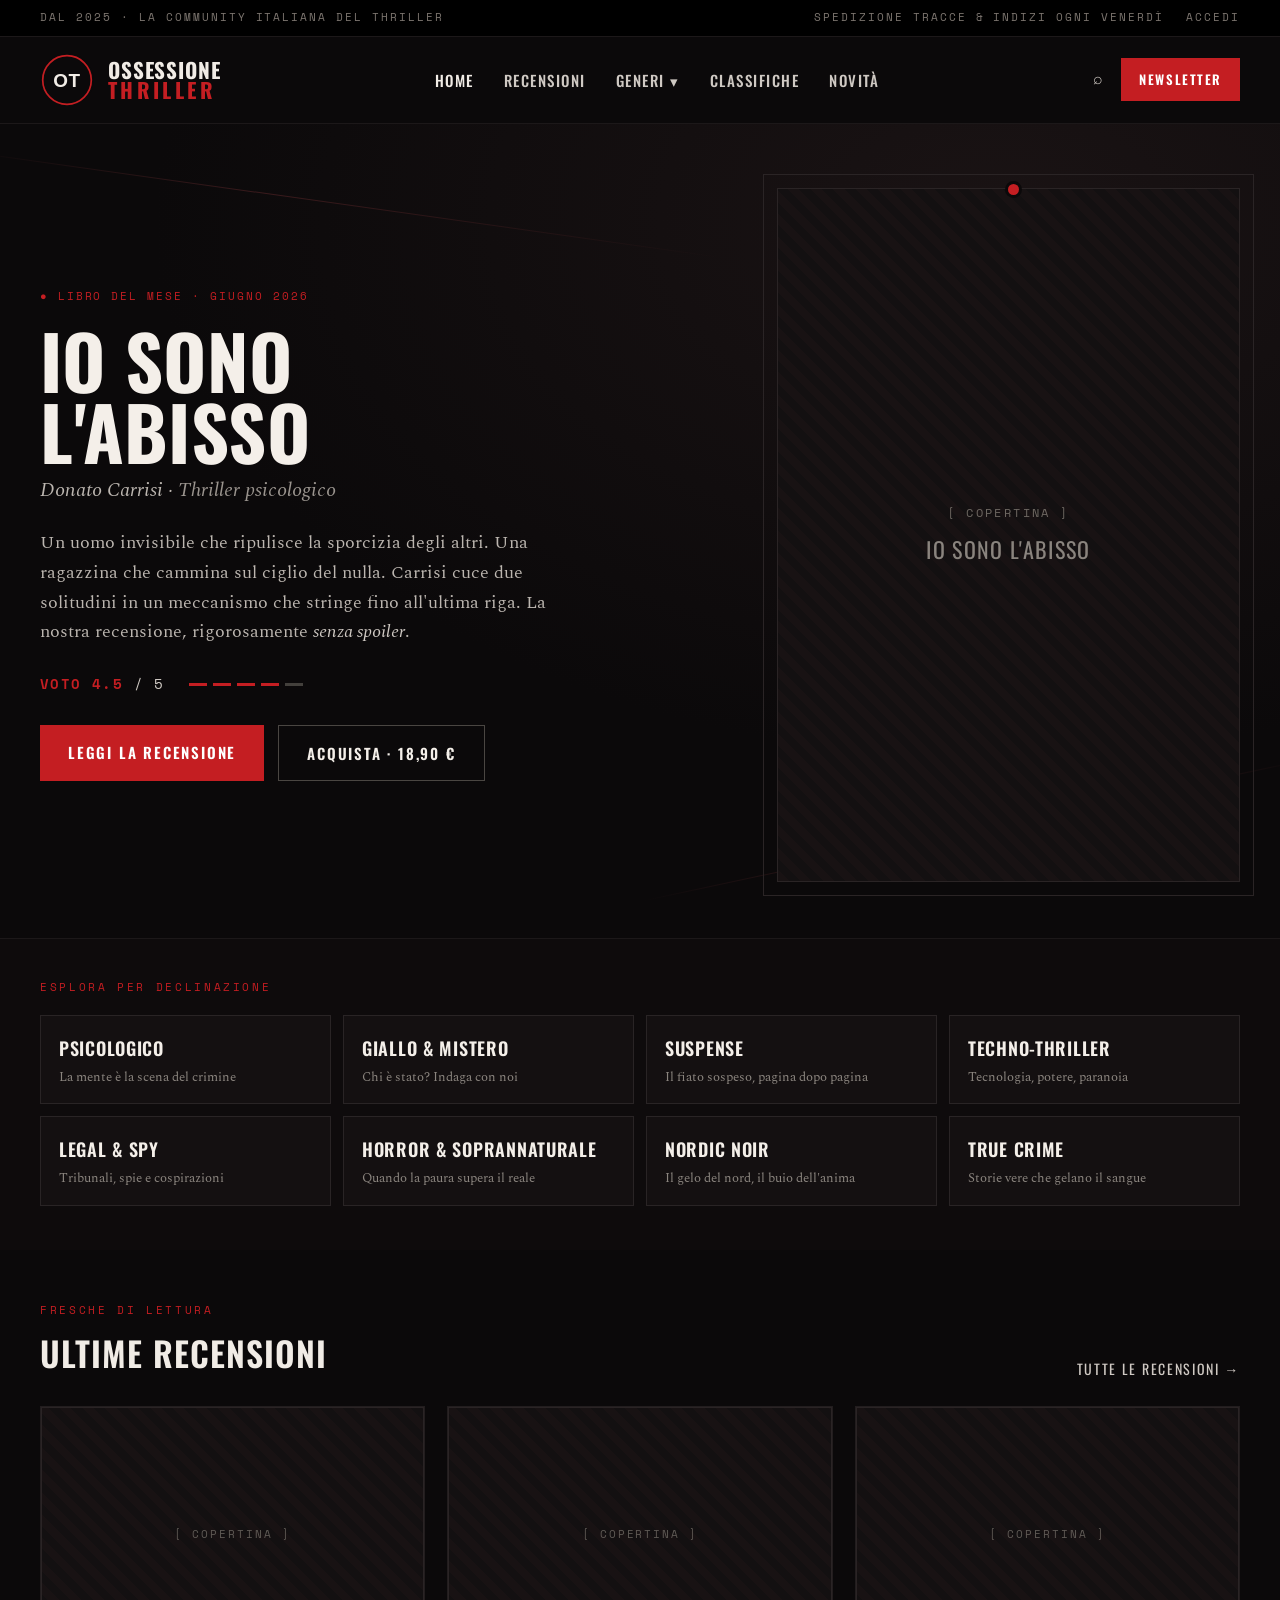
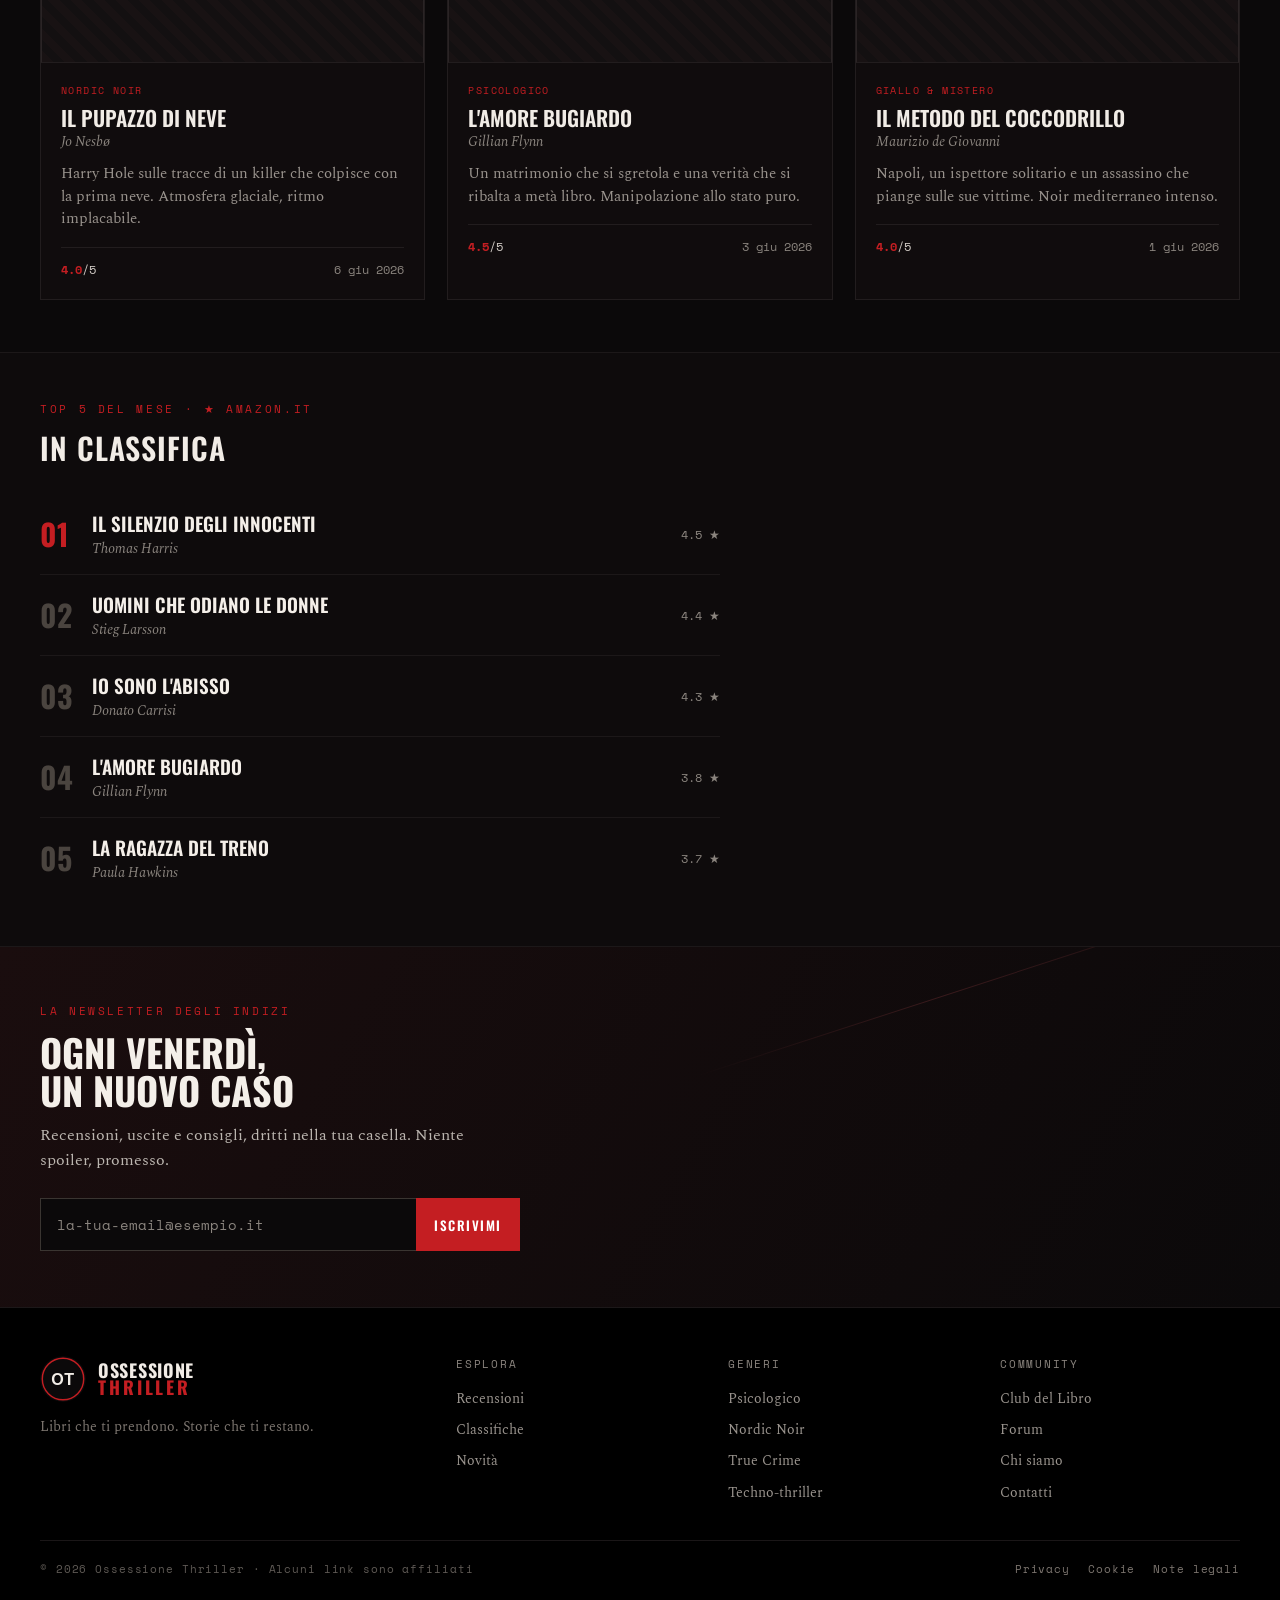
==== commit 3242b6eb: "Fix nav links, classifica Amazon stars, rimuovi In arrivo, nascondi Magazine/Community, fix paginazi" ====
--- a/index.html
+++ b/index.html
@@ -32,11 +32,11 @@
       <ul class="ot-nav">
         <li><a href="index.html" class="active">Home</a></li>
         <li><a href="recensioni.html">Recensioni</a></li>
-        <li><a href="#">Generi ▾</a></li>
-        <li><a href="#">Classifiche</a></li>
-        <li><a href="#">Novità</a></li>
-        <li><a href="#">Magazine</a></li>
-        <li><a href="#">Community</a></li>
+        <li><a href="recensioni.html">Generi ▾</a></li>
+        <li><a href="index.html#classifica">Classifiche</a></li>
+        <li><a href="recensioni.html?sort=recent">Novità</a></li>
+        <li style="display:none"><a href="#">Magazine</a></li>
+        <li style="display:none"><a href="#">Community</a></li>
       </ul>
     </nav>
     <div class="ot-header-actions">
@@ -253,46 +253,44 @@
   </section>
 
   <!-- ═══════════════════════════════════════════════════════
-       CLASSIFICA + NOVITÀ
-  ═══════════════════════════════════════════════════════ -->
-  <section style="display: grid; grid-template-columns: 1fr 1fr; background: var(--bg-alt); border-top: 1px solid var(--border);">
-
-    <!-- Classifica -->
-    <div style="padding: 48px 40px; border-right: 1px solid var(--border);">
-      <div class="ot-label" style="margin-bottom: 6px; letter-spacing: .24em;">Top 5 del mese</div>
+       CLASSIFICA
+  ═══════════════════════════════════════════════════════ -->
+  <section id="classifica" style="background: var(--bg-alt); border-top: 1px solid var(--border);">
+    <div style="padding: 48px 40px; max-width: 760px;">
+      <div class="ot-label" style="margin-bottom: 6px; letter-spacing: .24em;">Top 5 del mese · ★ Amazon.it</div>
       <h2 class="ot-section-head" style="font-size: 30px; margin-bottom: 22px;">In classifica</h2>
       <div>
         <div class="ot-rank-row">
           <span class="ot-rank-num first">01</span>
           <div style="flex: 1;">
-            <div class="ot-rank-title"><a href="recensione.html">Io sono l'abisso</a></div>
-            <div class="ot-rank-author">Donato Carrisi</div>
-          </div>
-          <span class="ot-rank-score">4.5</span>
+            <div class="ot-rank-title">Il silenzio degli innocenti</div>
+            <div class="ot-rank-author">Thomas Harris</div>
+          </div>
+          <span class="ot-rank-score">4.5 ★</span>
         </div>
         <div class="ot-rank-row">
           <span class="ot-rank-num rest">02</span>
           <div style="flex: 1;">
-            <div class="ot-rank-title">L'amore bugiardo</div>
-            <div class="ot-rank-author">Gillian Flynn</div>
-          </div>
-          <span class="ot-rank-score">4.5</span>
+            <div class="ot-rank-title">Uomini che odiano le donne</div>
+            <div class="ot-rank-author">Stieg Larsson</div>
+          </div>
+          <span class="ot-rank-score">4.4 ★</span>
         </div>
         <div class="ot-rank-row">
           <span class="ot-rank-num rest">03</span>
           <div style="flex: 1;">
-            <div class="ot-rank-title">Uomini che odiano le donne</div>
-            <div class="ot-rank-author">Stieg Larsson</div>
-          </div>
-          <span class="ot-rank-score">4.0</span>
+            <div class="ot-rank-title"><a href="recensione.html">Io sono l'abisso</a></div>
+            <div class="ot-rank-author">Donato Carrisi</div>
+          </div>
+          <span class="ot-rank-score">4.3 ★</span>
         </div>
         <div class="ot-rank-row">
           <span class="ot-rank-num rest">04</span>
           <div style="flex: 1;">
-            <div class="ot-rank-title">Il silenzio degli innocenti</div>
-            <div class="ot-rank-author">Thomas Harris</div>
-          </div>
-          <span class="ot-rank-score">5.0</span>
+            <div class="ot-rank-title">L'amore bugiardo</div>
+            <div class="ot-rank-author">Gillian Flynn</div>
+          </div>
+          <span class="ot-rank-score">3.8 ★</span>
         </div>
         <div class="ot-rank-row">
           <span class="ot-rank-num rest">05</span>
@@ -300,49 +298,16 @@
             <div class="ot-rank-title">La ragazza del treno</div>
             <div class="ot-rank-author">Paula Hawkins</div>
           </div>
-          <span class="ot-rank-score">3.5</span>
-        </div>
-      </div>
-    </div>
-
-    <!-- Novità -->
-    <div style="padding: 48px 40px;">
-      <div class="ot-label" style="margin-bottom: 6px; letter-spacing: .24em;">In arrivo</div>
-      <h2 class="ot-section-head" style="font-size: 30px; margin-bottom: 22px;">Novità &amp; uscite</h2>
-      <div style="display: flex; flex-direction: column; gap: 14px;">
-        <div class="ot-upcoming ot-card">
-          <div class="ot-upcoming-cover"></div>
-          <div>
-            <div class="ot-upcoming-date">24 GIU</div>
-            <div class="ot-upcoming-title">La sostanza del male</div>
-            <div class="ot-upcoming-meta">Luca D'Andrea · Techno-thriller</div>
-          </div>
-        </div>
-        <div class="ot-upcoming ot-card">
-          <div class="ot-upcoming-cover"></div>
-          <div>
-            <div class="ot-upcoming-date">02 LUG</div>
-            <div class="ot-upcoming-title">L'uomo del labirinto</div>
-            <div class="ot-upcoming-meta">Donato Carrisi · Psicologico</div>
-          </div>
-        </div>
-        <div class="ot-upcoming ot-card">
-          <div class="ot-upcoming-cover"></div>
-          <div>
-            <div class="ot-upcoming-date">15 LUG</div>
-            <div class="ot-upcoming-title">Il giardino dei mostri</div>
-            <div class="ot-upcoming-meta">Lorenza Ghinelli · Horror</div>
-          </div>
-        </div>
-      </div>
-    </div>
-
-  </section>
-
-  <!-- ═══════════════════════════════════════════════════════
-       MAGAZINE
-  ═══════════════════════════════════════════════════════ -->
-  <section style="padding: 52px 40px; background: var(--bg); border-top: 1px solid var(--border);">
+          <span class="ot-rank-score">3.7 ★</span>
+        </div>
+      </div>
+    </div>
+  </section>
+
+  <!-- ═══════════════════════════════════════════════════════
+       MAGAZINE (hidden — opening later)
+  ═══════════════════════════════════════════════════════ -->
+  <section style="display:none; padding: 52px 40px; background: var(--bg); border-top: 1px solid var(--border);">
     <div style="max-width: 1360px; margin: 0 auto;">
       <div style="display: flex; justify-content: space-between; align-items: flex-end; margin-bottom: 26px;">
         <div>
@@ -395,9 +360,9 @@
   </section>
 
   <!-- ═══════════════════════════════════════════════════════
-       NEWSLETTER + COMMUNITY
-  ═══════════════════════════════════════════════════════ -->
-  <section id="newsletter" style="display: grid; grid-template-columns: 1.3fr 1fr;">
+       NEWSLETTER
+  ═══════════════════════════════════════════════════════ -->
+  <section id="newsletter" style="display: grid; grid-template-columns: 1fr;">
 
     <!-- Newsletter -->
     <div style="
@@ -424,8 +389,8 @@
       </div>
     </div>
 
-    <!-- Community -->
-    <div style="padding: 56px 40px; background: var(--bg-alt); border-top: 1px solid var(--border); border-left: 1px solid var(--border);">
+    <!-- Community (hidden — opening later) -->
+    <div style="display:none; padding: 56px 40px; background: var(--bg-alt); border-top: 1px solid var(--border); border-left: 1px solid var(--border);">
       <div style="font-family: var(--font-mono); font-size: 12px; letter-spacing: .24em; color: var(--text-faint); text-transform: uppercase; margin-bottom: 12px;">Community</div>
       <h2 style="
         font-family: var(--font-heading); font-weight: 600;
@@ -469,9 +434,9 @@
         <div class="ot-footer-col-title">Esplora</div>
         <div class="ot-footer-links">
           <a href="recensioni.html">Recensioni</a>
-          <a href="#">Classifiche</a>
-          <a href="#">Novità</a>
-          <a href="#">Magazine</a>
+          <a href="index.html#classifica">Classifiche</a>
+          <a href="recensioni.html?sort=recent">Novità</a>
+          <a href="#" style="display:none">Magazine</a>
         </div>
       </div>
       <div>
@@ -505,3 +470,4 @@
 
 </body>
 </html>
+                                                                                                                                                                                                                                                                                                                                                                                                                                                                                                                                                                                                                                                                                                                                                                                                                                                                                                                                                                                                                                                                                                                                                                                                                                              
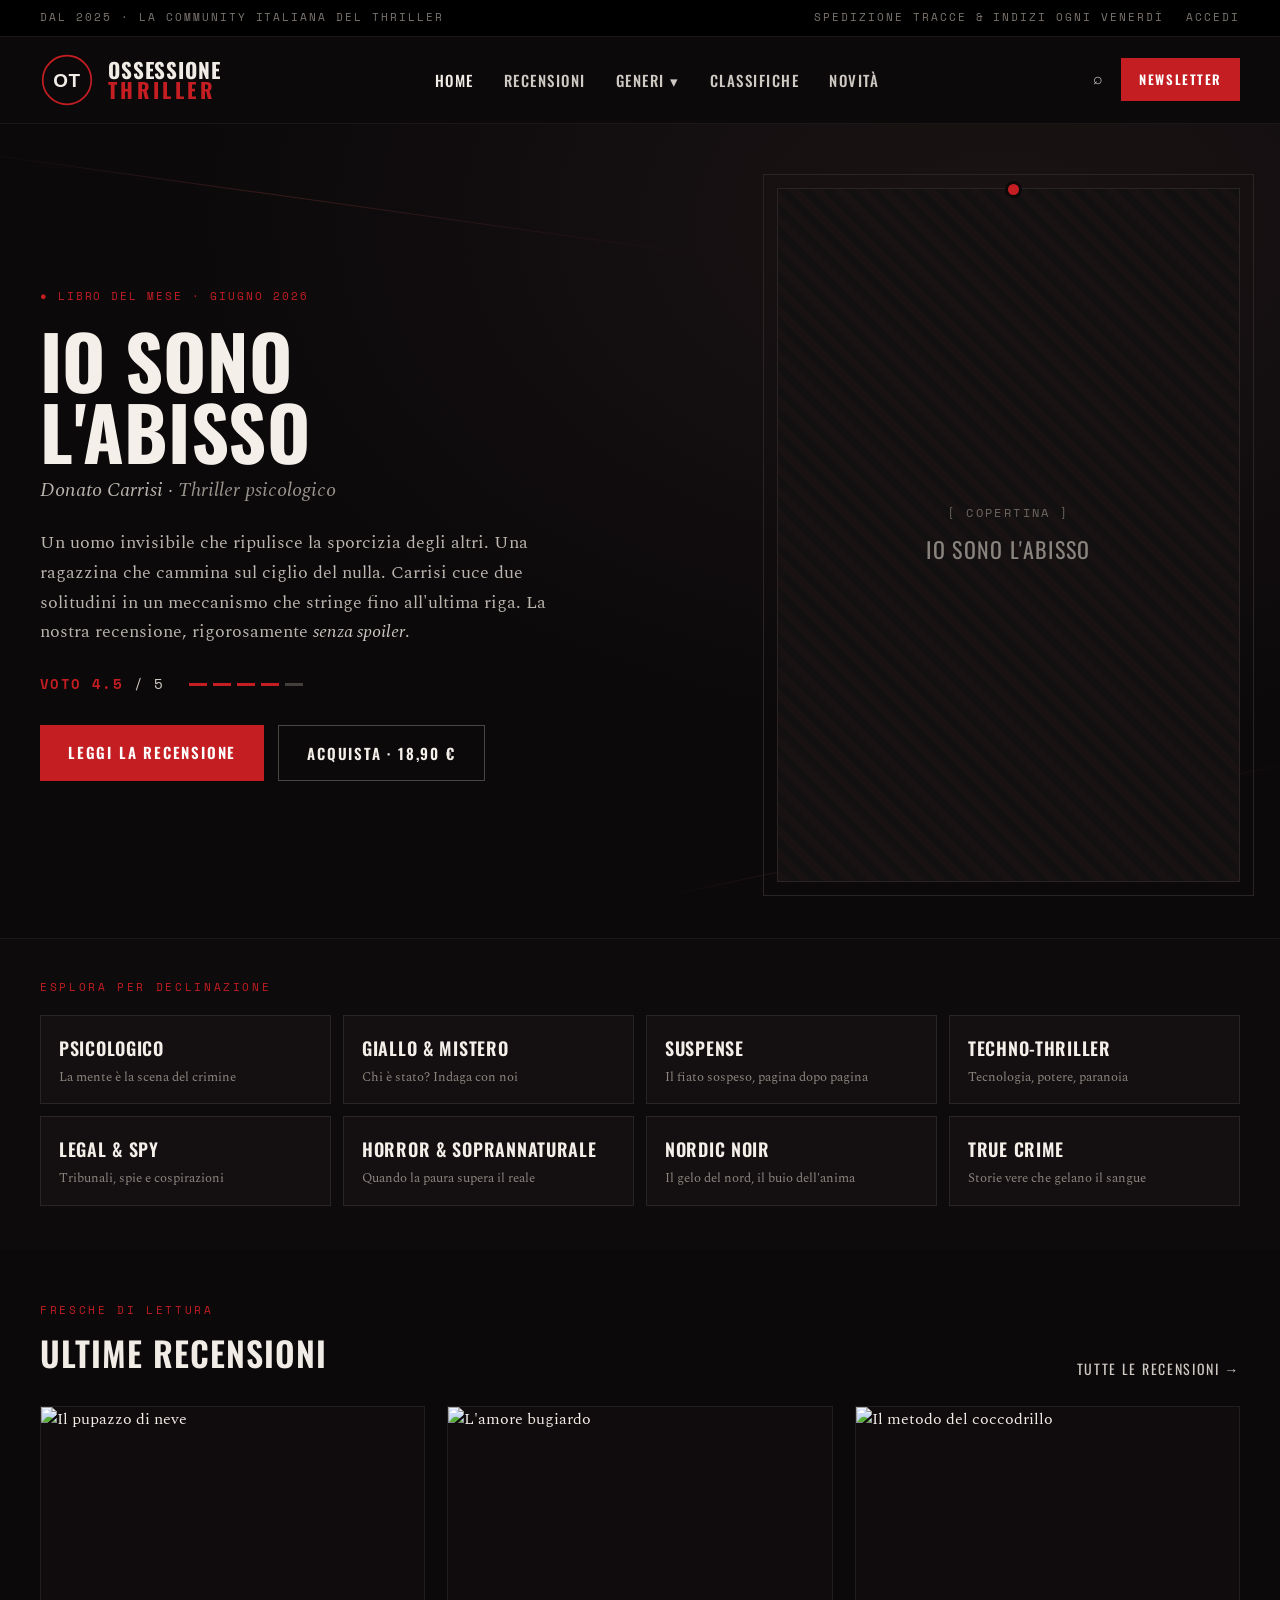
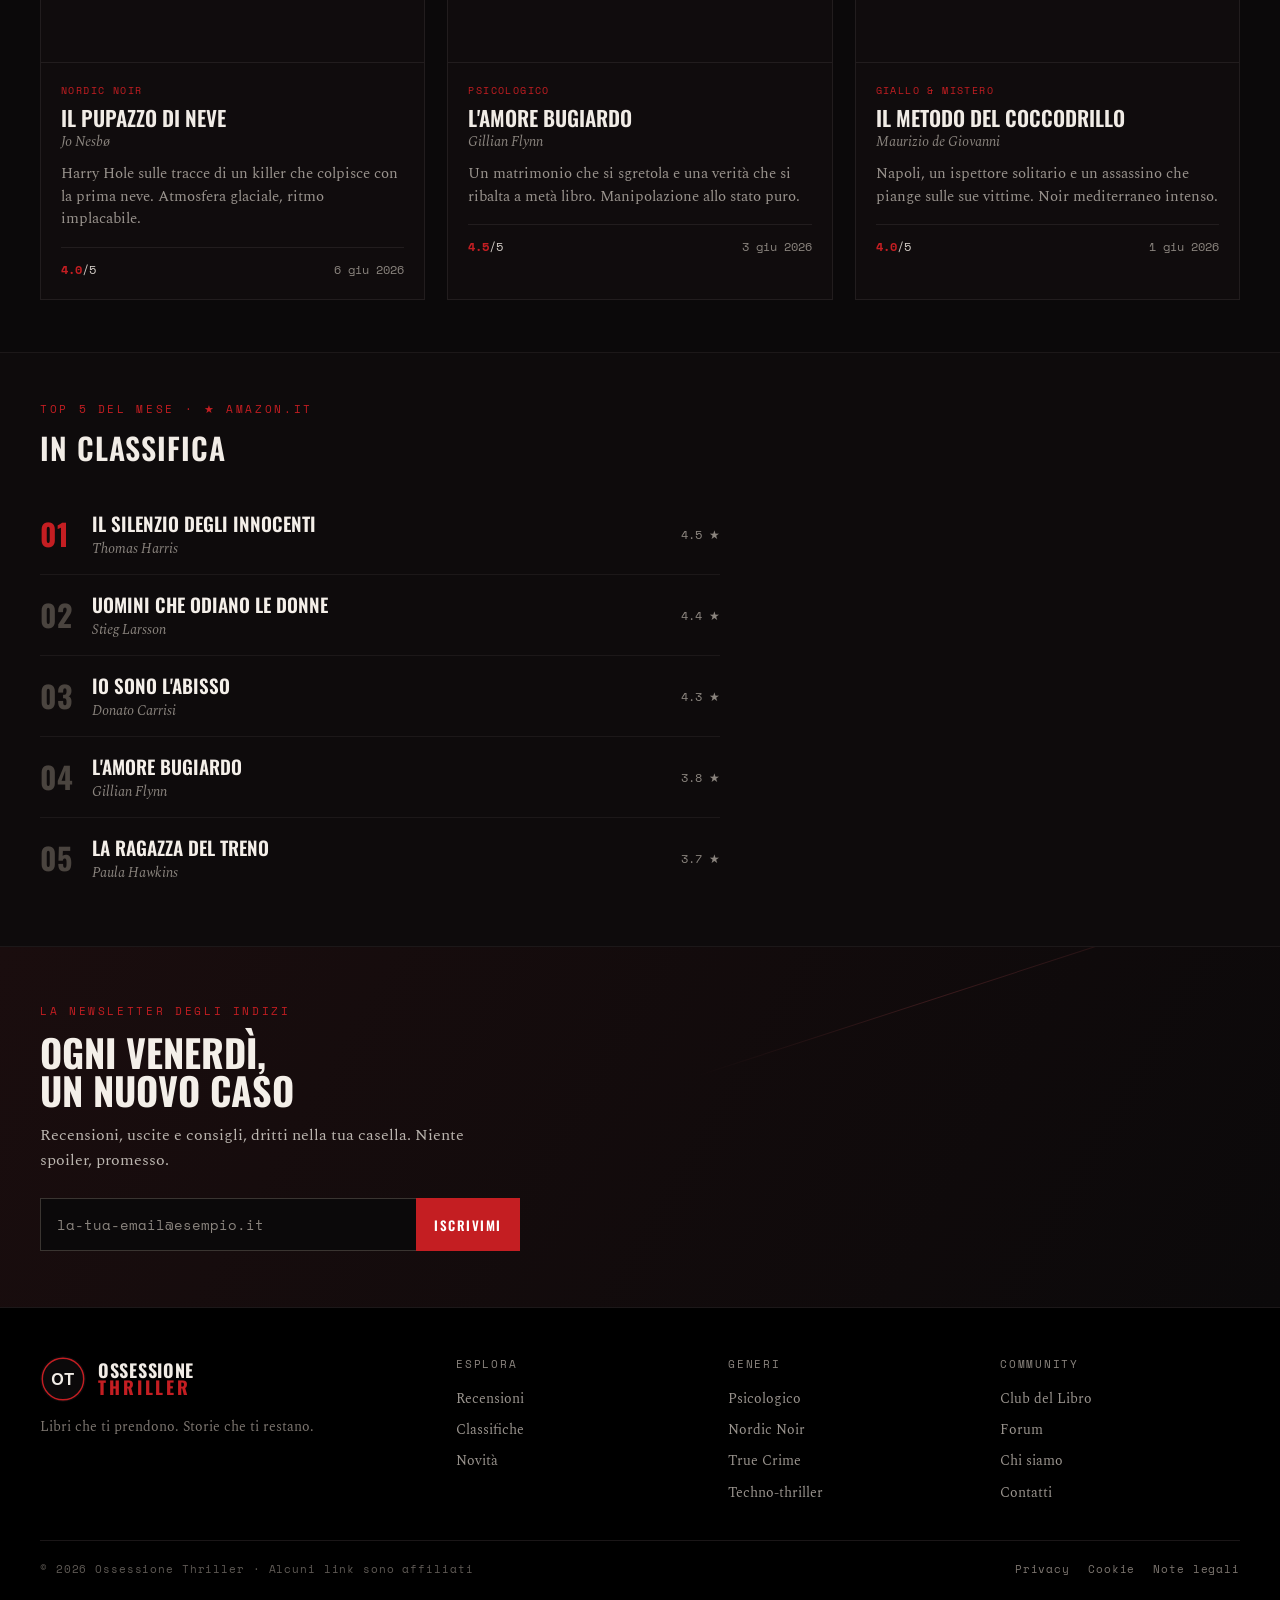
==== commit 7c988fab: "feat: aggiunge copertine via Open Library ISBN per tutti i 12 libri" ====
--- a/index.html
+++ b/index.html
@@ -181,9 +181,7 @@
 
         <!-- Card 1 -->
         <article class="ot-card">
-          <div class="ot-cover-placeholder" style="aspect-ratio: 3/2; border-bottom: 1px solid var(--border-card);">
-            <span>[ COPERTINA ]</span>
-          </div>
+          <img src="https://covers.openlibrary.org/b/isbn/9780307358837-L.jpg" alt="Il pupazzo di neve" style="width:100%; aspect-ratio: 3/2; object-fit: cover; display: block; border-bottom: 1px solid var(--border-card);">
           <div style="padding: 20px;">
             <div class="ot-rev-genre">Nordic Noir</div>
             <h3 class="ot-rev-title">Il pupazzo di neve</h3>
@@ -204,9 +202,7 @@
 
         <!-- Card 2 -->
         <article class="ot-card">
-          <div class="ot-cover-placeholder" style="aspect-ratio: 3/2; border-bottom: 1px solid var(--border-card);">
-            <span>[ COPERTINA ]</span>
-          </div>
+          <img src="https://covers.openlibrary.org/b/isbn/9780307588364-L.jpg" alt="L'amore bugiardo" style="width:100%; aspect-ratio: 3/2; object-fit: cover; display: block; border-bottom: 1px solid var(--border-card);">
           <div style="padding: 20px;">
             <div class="ot-rev-genre">Psicologico</div>
             <h3 class="ot-rev-title">L'amore bugiardo</h3>
@@ -227,9 +223,7 @@
 
         <!-- Card 3 -->
         <article class="ot-card">
-          <div class="ot-cover-placeholder" style="aspect-ratio: 3/2; border-bottom: 1px solid var(--border-card);">
-            <span>[ COPERTINA ]</span>
-          </div>
+          <img src="https://covers.openlibrary.org/b/isbn/9788806230883-L.jpg" alt="Il metodo del coccodrillo" style="width:100%; aspect-ratio: 3/2; object-fit: cover; display: block; border-bottom: 1px solid var(--border-card);">
           <div style="padding: 20px;">
             <div class="ot-rev-genre">Giallo &amp; Mistero</div>
             <h3 class="ot-rev-title">Il metodo del coccodrillo</h3>
@@ -470,4 +464,4 @@
 
 </body>
 </html>
-                                                                                                                                                                                                                                                                                                                                                                                                                                                                                                                                                                                                                                                                                                                                                                                                                                                                                                                                                                                                                                                                                                                                                                                                                                              +                                                                                                                                                                                                                                                                                                                                                                                                                                                                                                                                                                                                                                                                                                                                                                                                                                                                                                                                                                                                                                                                                
--- a/css/style.css
+++ b/css/style.css
@@ -262,6 +262,11 @@
   align-items: center;
   justify-content: center;
 }
+img.ot-cover-placeholder {
+  display: block;
+  width: 100%;
+  object-fit: cover;
+}
 .ot-cover-placeholder span {
   font-family: var(--font-mono);
   font-size: 11px;
@@ -617,6 +622,8 @@
   flex-shrink: 0;
   background: repeating-linear-gradient(45deg, #181213, #181213 7px, #131011 7px, #131011 14px);
   border: 1px solid #2a2425;
+  object-fit: cover;
+  display: block;
 }
 .ot-rev-genre {
   font-family: var(--font-mono);
@@ -665,7 +672,4 @@
 }
 @media (max-width: 768px) {
   .ot-utilbar, .ot-header { padding: 9px 20px; }
-  .ot-nav { display: none; }
-  .ot-footer-grid { grid-template-columns: 1fr; }
-  .ot-footer-mini, .ot-footer { padding: 20px; }
-}
+  .ot-na
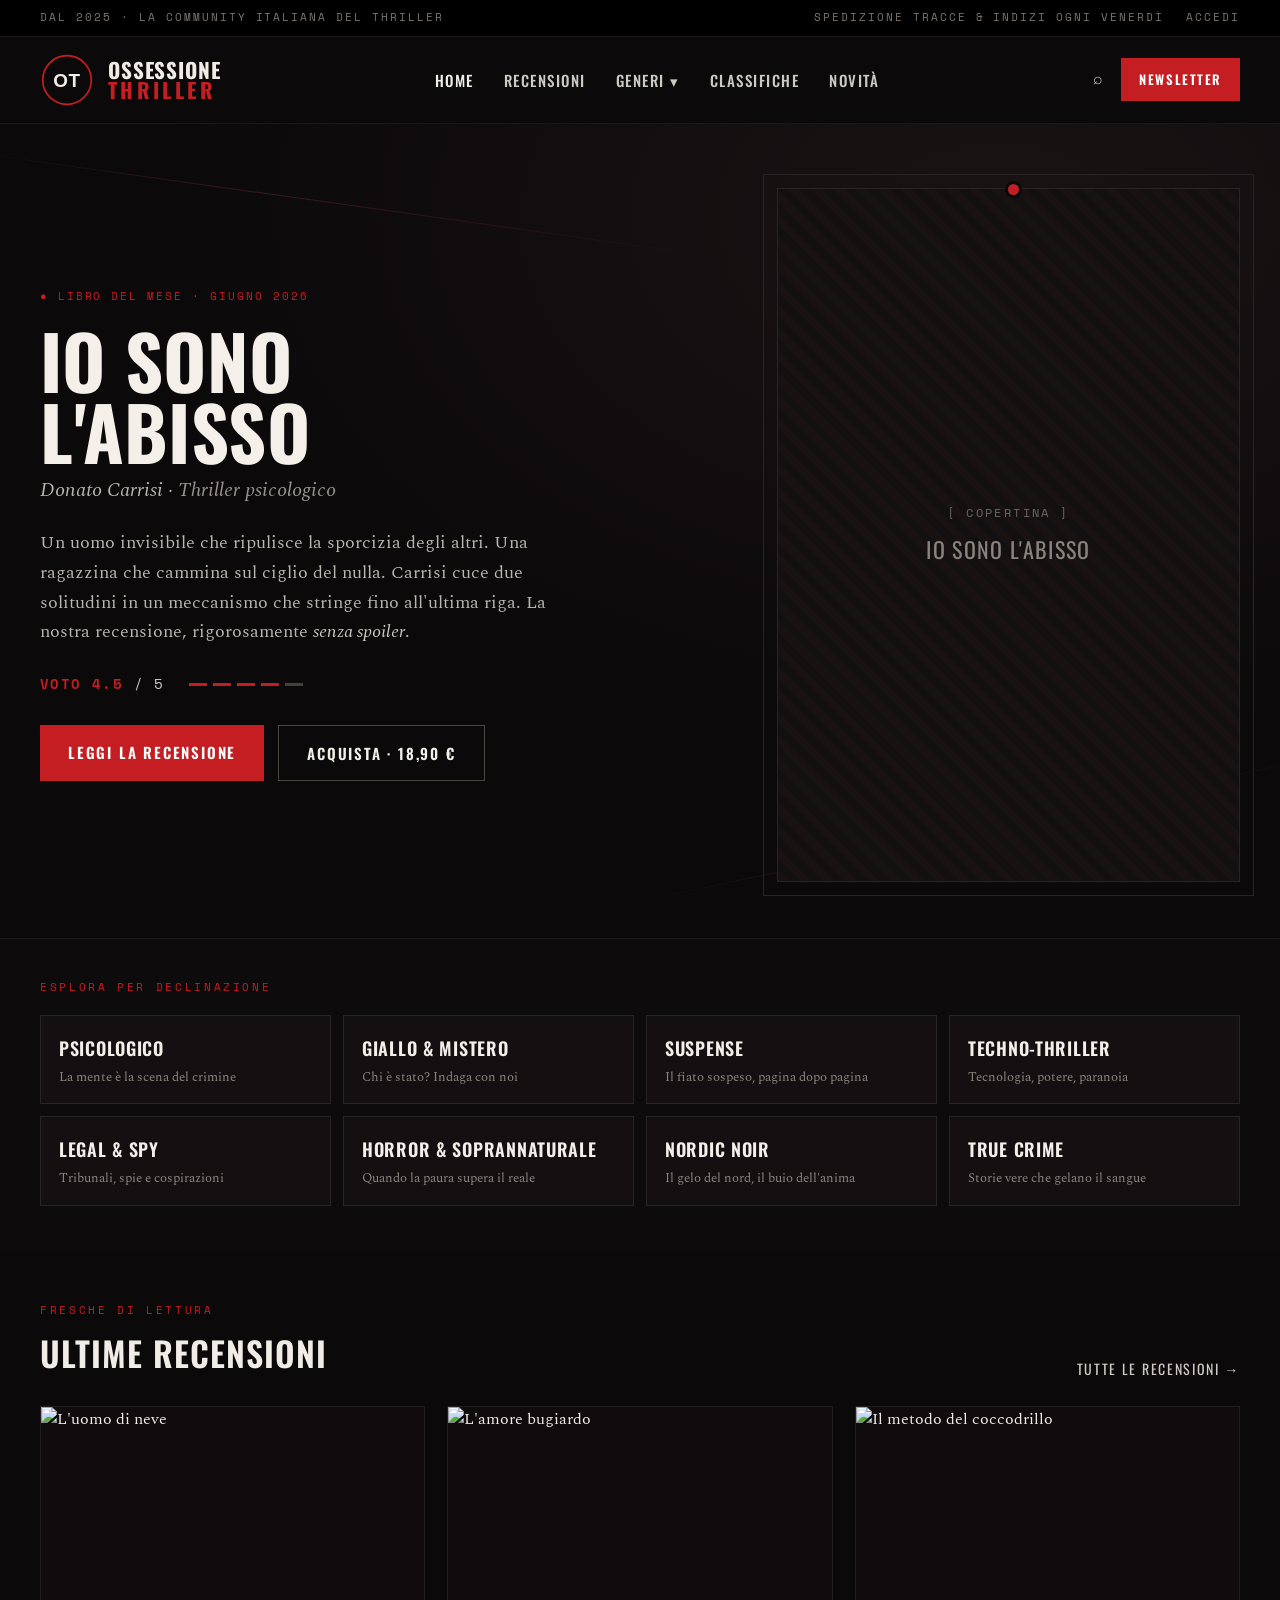
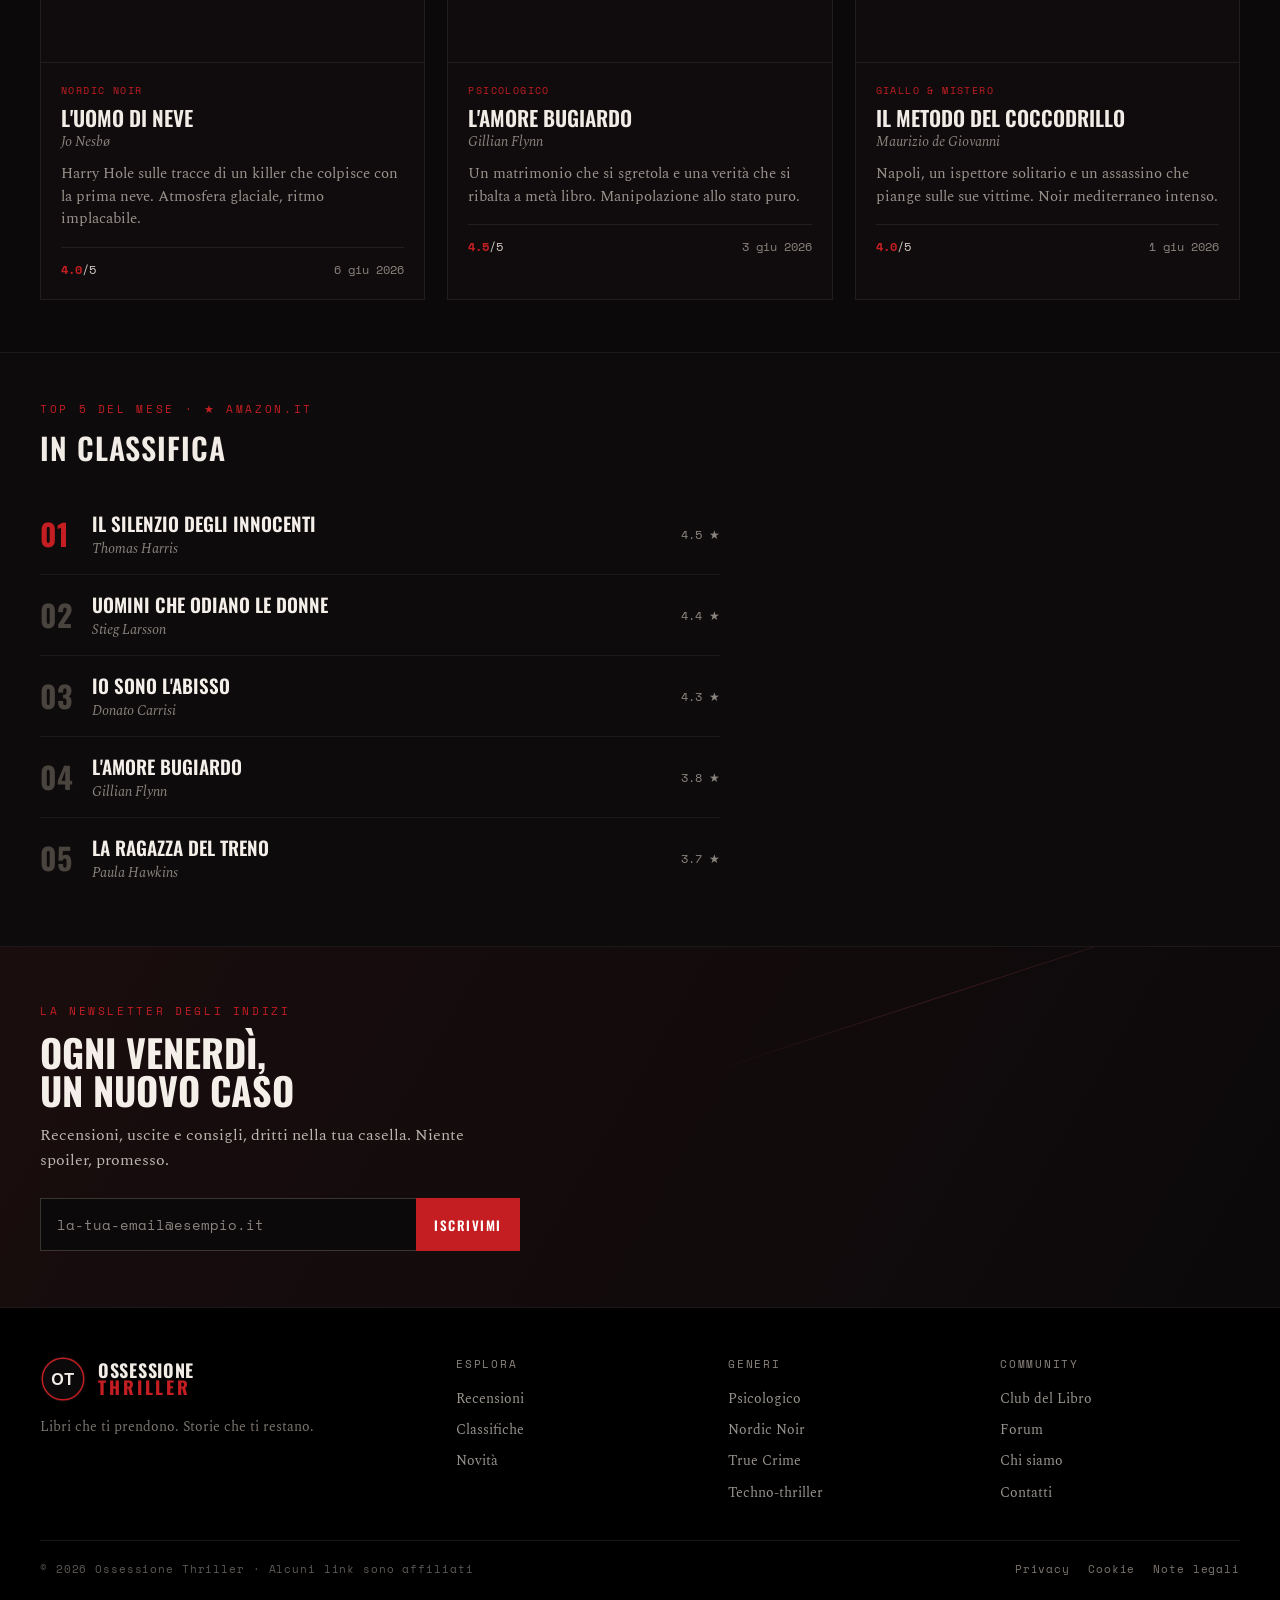
==== commit 54f40277: "Update book title and alt text in index.html" ====
--- a/index.html
+++ b/index.html
@@ -181,10 +181,10 @@
 
         <!-- Card 1 -->
         <article class="ot-card">
-          <img src="https://covers.openlibrary.org/b/isbn/9780307358837-L.jpg" alt="Il pupazzo di neve" style="width:100%; aspect-ratio: 3/2; object-fit: cover; display: block; border-bottom: 1px solid var(--border-card);">
+          <img src="https://covers.openlibrary.org/b/isbn/9780307358837-L.jpg" alt="L'uomo di neve" style="width:100%; aspect-ratio: 3/2; object-fit: cover; display: block; border-bottom: 1px solid var(--border-card);">
           <div style="padding: 20px;">
             <div class="ot-rev-genre">Nordic Noir</div>
-            <h3 class="ot-rev-title">Il pupazzo di neve</h3>
+            <h3 class="ot-rev-title">L'uomo di neve</h3>
             <div class="ot-rev-author">Jo Nesbø</div>
             <p style="font-size: 14.5px; line-height: 1.55; color: var(--text-muted); margin: 0 0 16px;">
               Harry Hole sulle tracce di un killer che colpisce con la prima neve. Atmosfera glaciale, ritmo implacabile.
@@ -464,4 +464,4 @@
 
 </body>
 </html>
-                                                                                                                                                                                                                                                                                                                                                                                                                                                                                                                                                                                                                                                                                                                                                                                                                                                                                                                                                                                                                                                                                +                                                                                                                                                                                                                                                                                                                                                                                                                                                                                                                                                                                                                                                                                                                                                                                                                                                                                                                                                                                                                                                                                
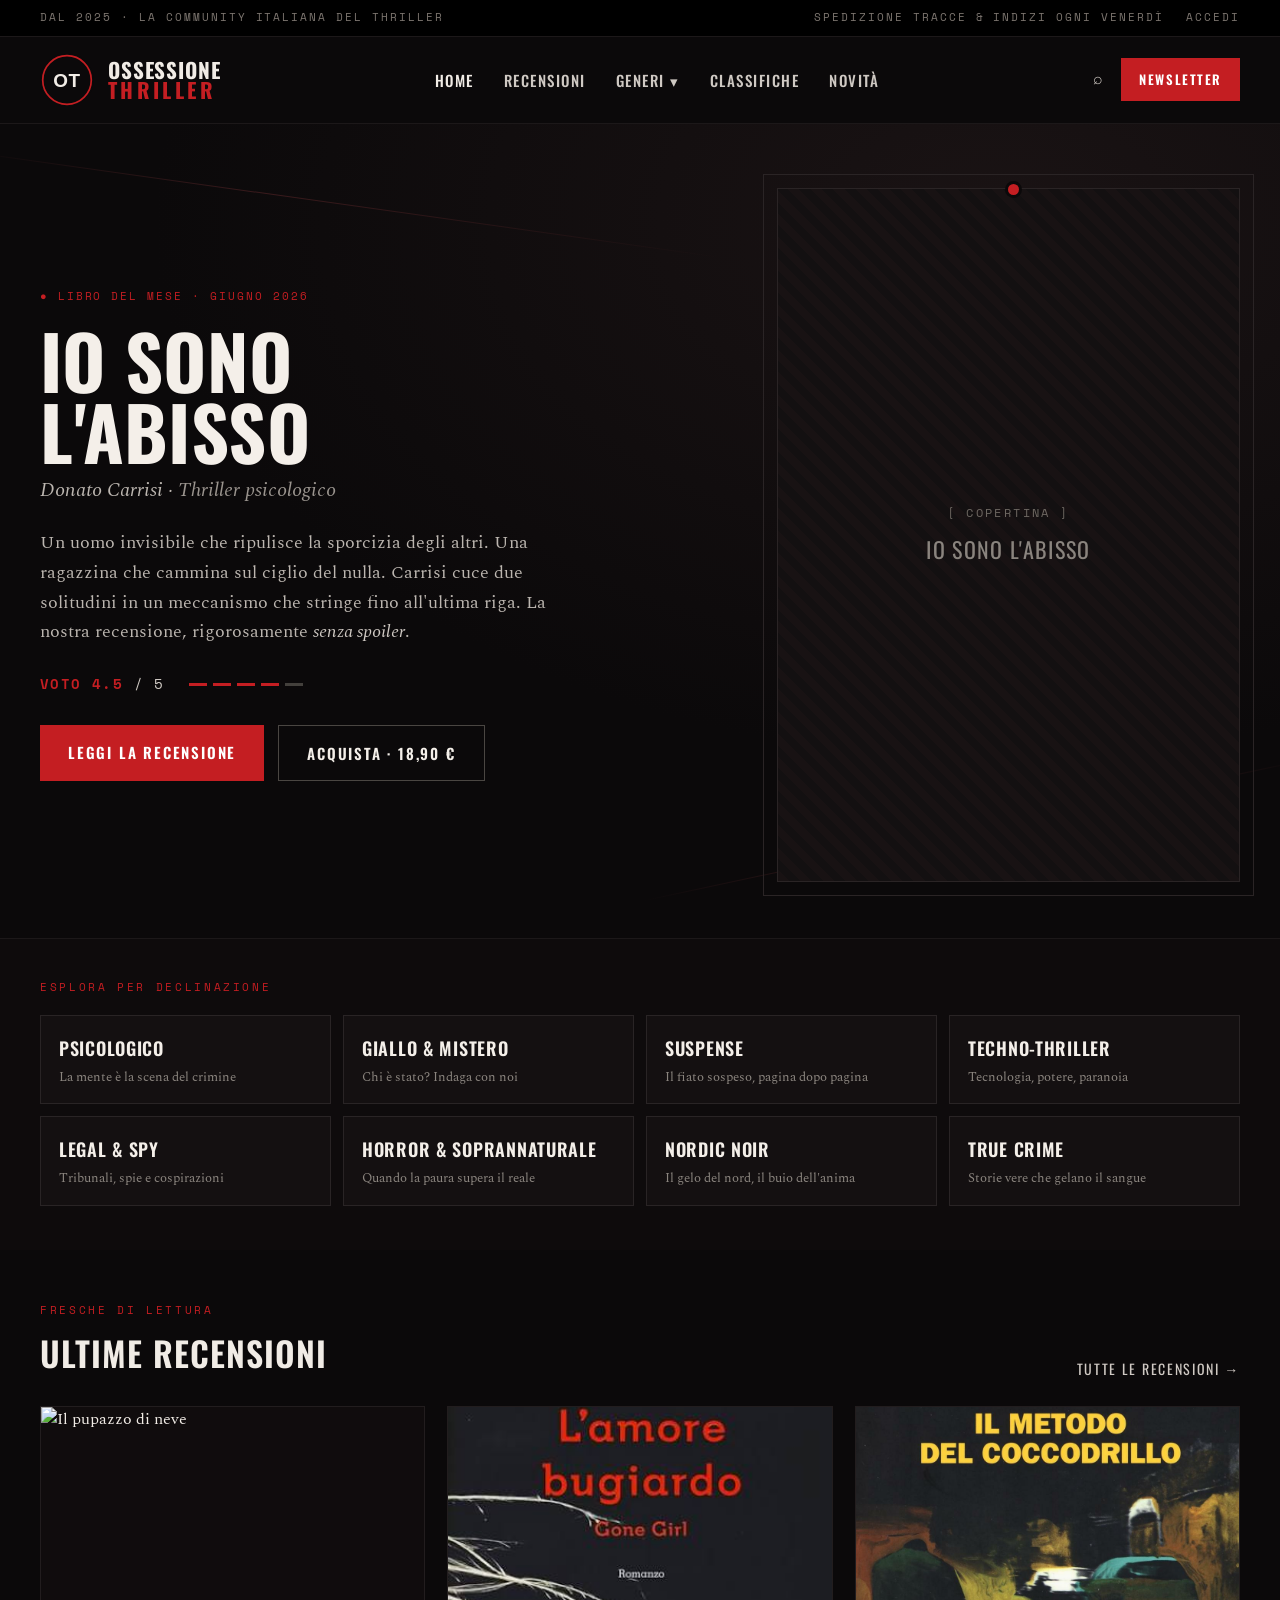
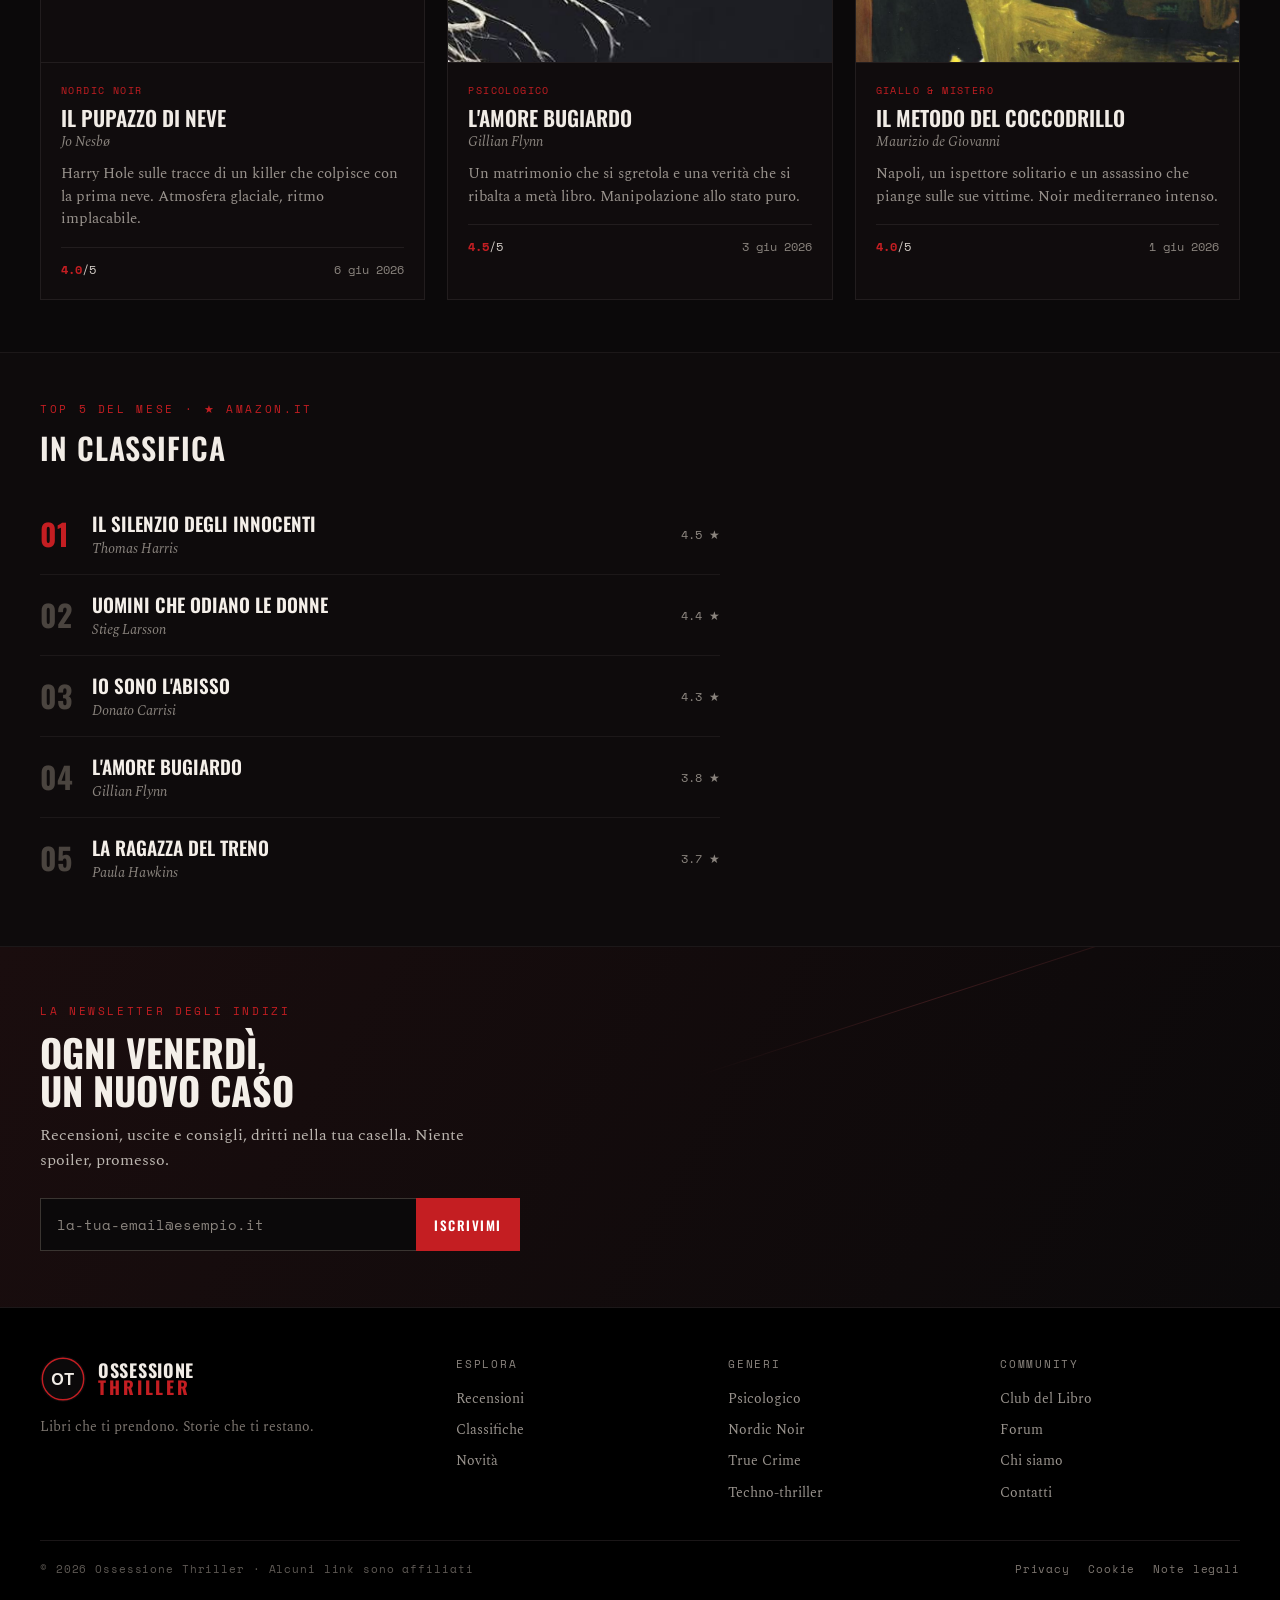
==== commit 43817cc3: "feat: usa copertine locali da assets per 5 libri, Open Library per i restanti 8" ====
--- a/index.html
+++ b/index.html
@@ -181,10 +181,10 @@
 
         <!-- Card 1 -->
         <article class="ot-card">
-          <img src="https://covers.openlibrary.org/b/isbn/9780307358837-L.jpg" alt="L'uomo di neve" style="width:100%; aspect-ratio: 3/2; object-fit: cover; display: block; border-bottom: 1px solid var(--border-card);">
+          <img src="https://covers.openlibrary.org/b/isbn/9780307358837-L.jpg" alt="Il pupazzo di neve" style="width:100%; aspect-ratio: 3/2; object-fit: cover; display: block; border-bottom: 1px solid var(--border-card);">
           <div style="padding: 20px;">
             <div class="ot-rev-genre">Nordic Noir</div>
-            <h3 class="ot-rev-title">L'uomo di neve</h3>
+            <h3 class="ot-rev-title">Il pupazzo di neve</h3>
             <div class="ot-rev-author">Jo Nesbø</div>
             <p style="font-size: 14.5px; line-height: 1.55; color: var(--text-muted); margin: 0 0 16px;">
               Harry Hole sulle tracce di un killer che colpisce con la prima neve. Atmosfera glaciale, ritmo implacabile.
@@ -202,7 +202,7 @@
 
         <!-- Card 2 -->
         <article class="ot-card">
-          <img src="https://covers.openlibrary.org/b/isbn/9780307588364-L.jpg" alt="L'amore bugiardo" style="width:100%; aspect-ratio: 3/2; object-fit: cover; display: block; border-bottom: 1px solid var(--border-card);">
+          <img src="assets/L'amore%20bugiardo.jpg" alt="L'amore bugiardo" style="width:100%; aspect-ratio: 3/2; object-fit: cover; display: block; border-bottom: 1px solid var(--border-card);">
           <div style="padding: 20px;">
             <div class="ot-rev-genre">Psicologico</div>
             <h3 class="ot-rev-title">L'amore bugiardo</h3>
@@ -223,7 +223,7 @@
 
         <!-- Card 3 -->
         <article class="ot-card">
-          <img src="https://covers.openlibrary.org/b/isbn/9788806230883-L.jpg" alt="Il metodo del coccodrillo" style="width:100%; aspect-ratio: 3/2; object-fit: cover; display: block; border-bottom: 1px solid var(--border-card);">
+          <img src="assets/il%20metodo%20del%20coccodrillo.jpg" alt="Il metodo del coccodrillo" style="width:100%; aspect-ratio: 3/2; object-fit: cover; display: block; border-bottom: 1px solid var(--border-card);">
           <div style="padding: 20px;">
             <div class="ot-rev-genre">Giallo &amp; Mistero</div>
             <h3 class="ot-rev-title">Il metodo del coccodrillo</h3>
@@ -464,4 +464,4 @@
 
 </body>
 </html>
-                                                                                                                                                                                                                                                                                                                                                                                                                                                                                                                                                                                                                                                                                                                                                                                                                                                                                                                                                                                                                                                                                
+                                                                                                                                                                                                                                                                                                                                                                                                                                                                                                                                                                                                                                                                                                                                                                                                                                                                                                                                                                                                                                                                                                                           
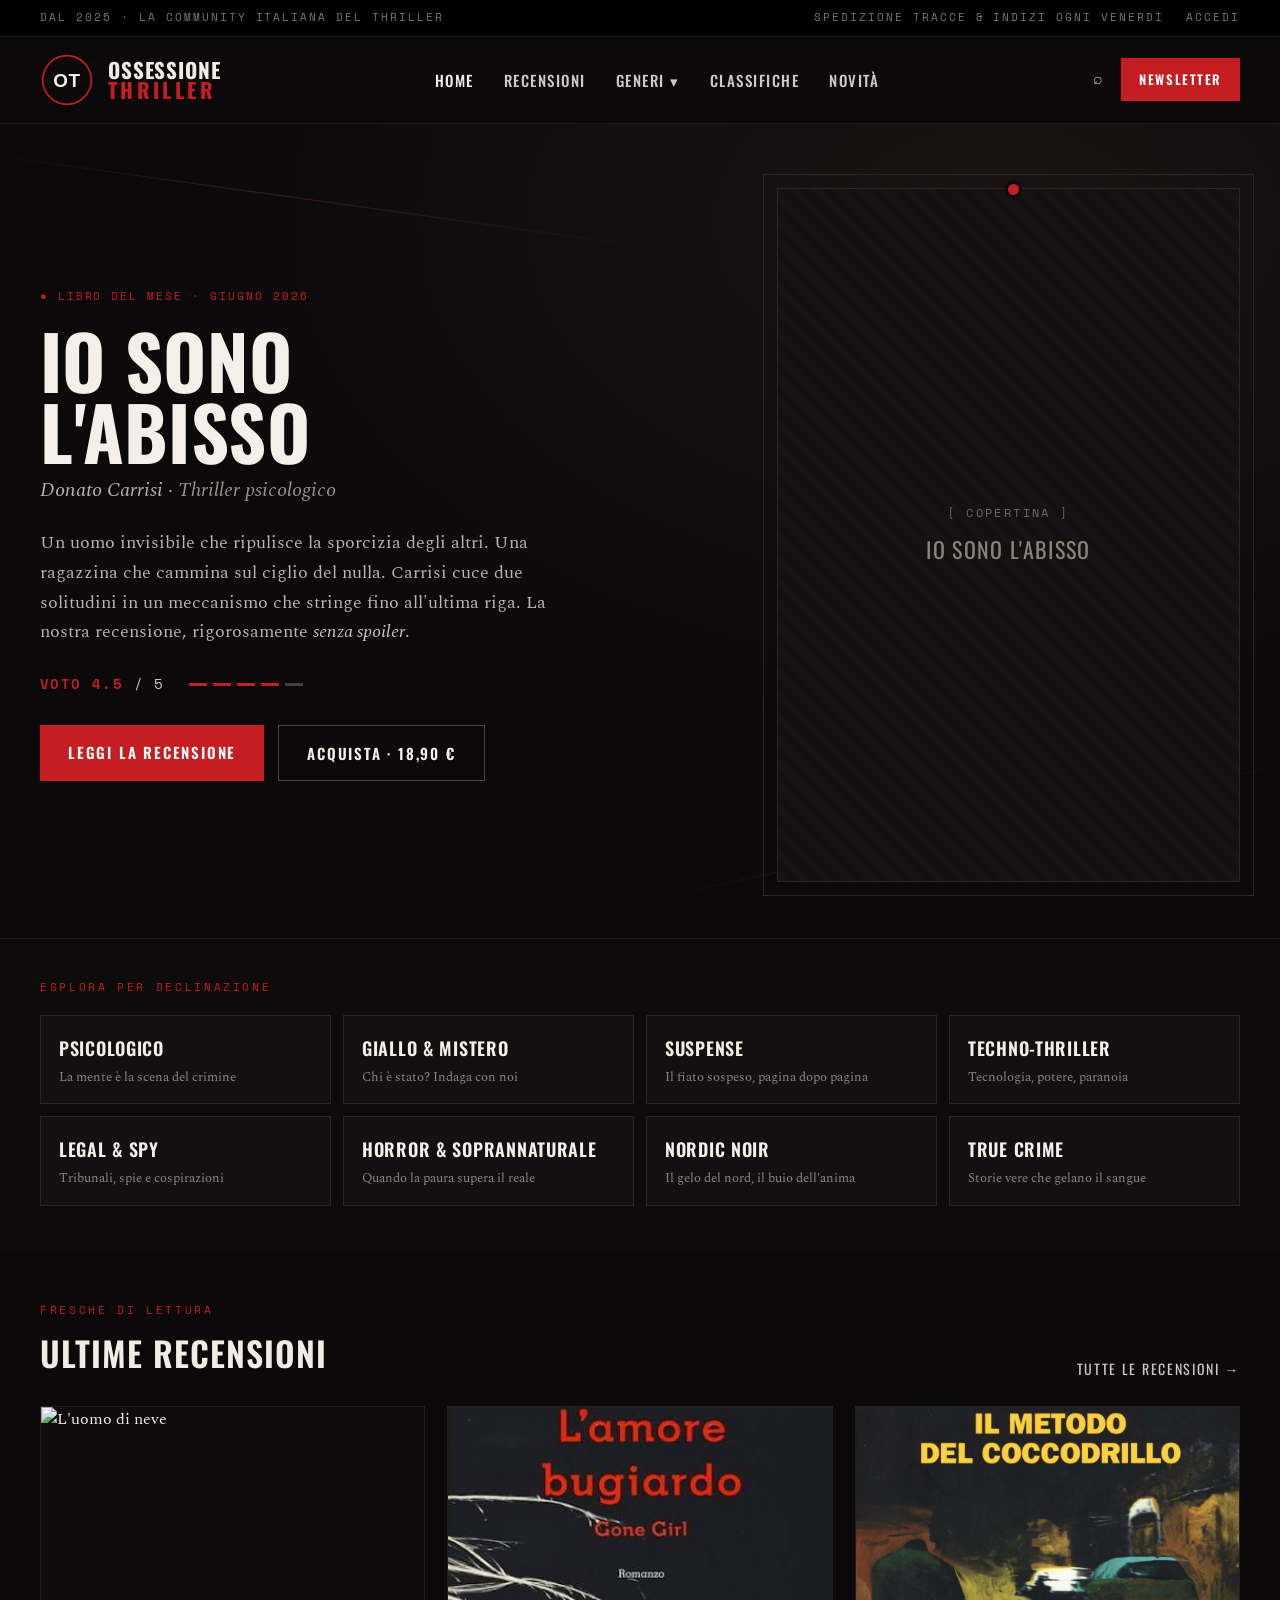
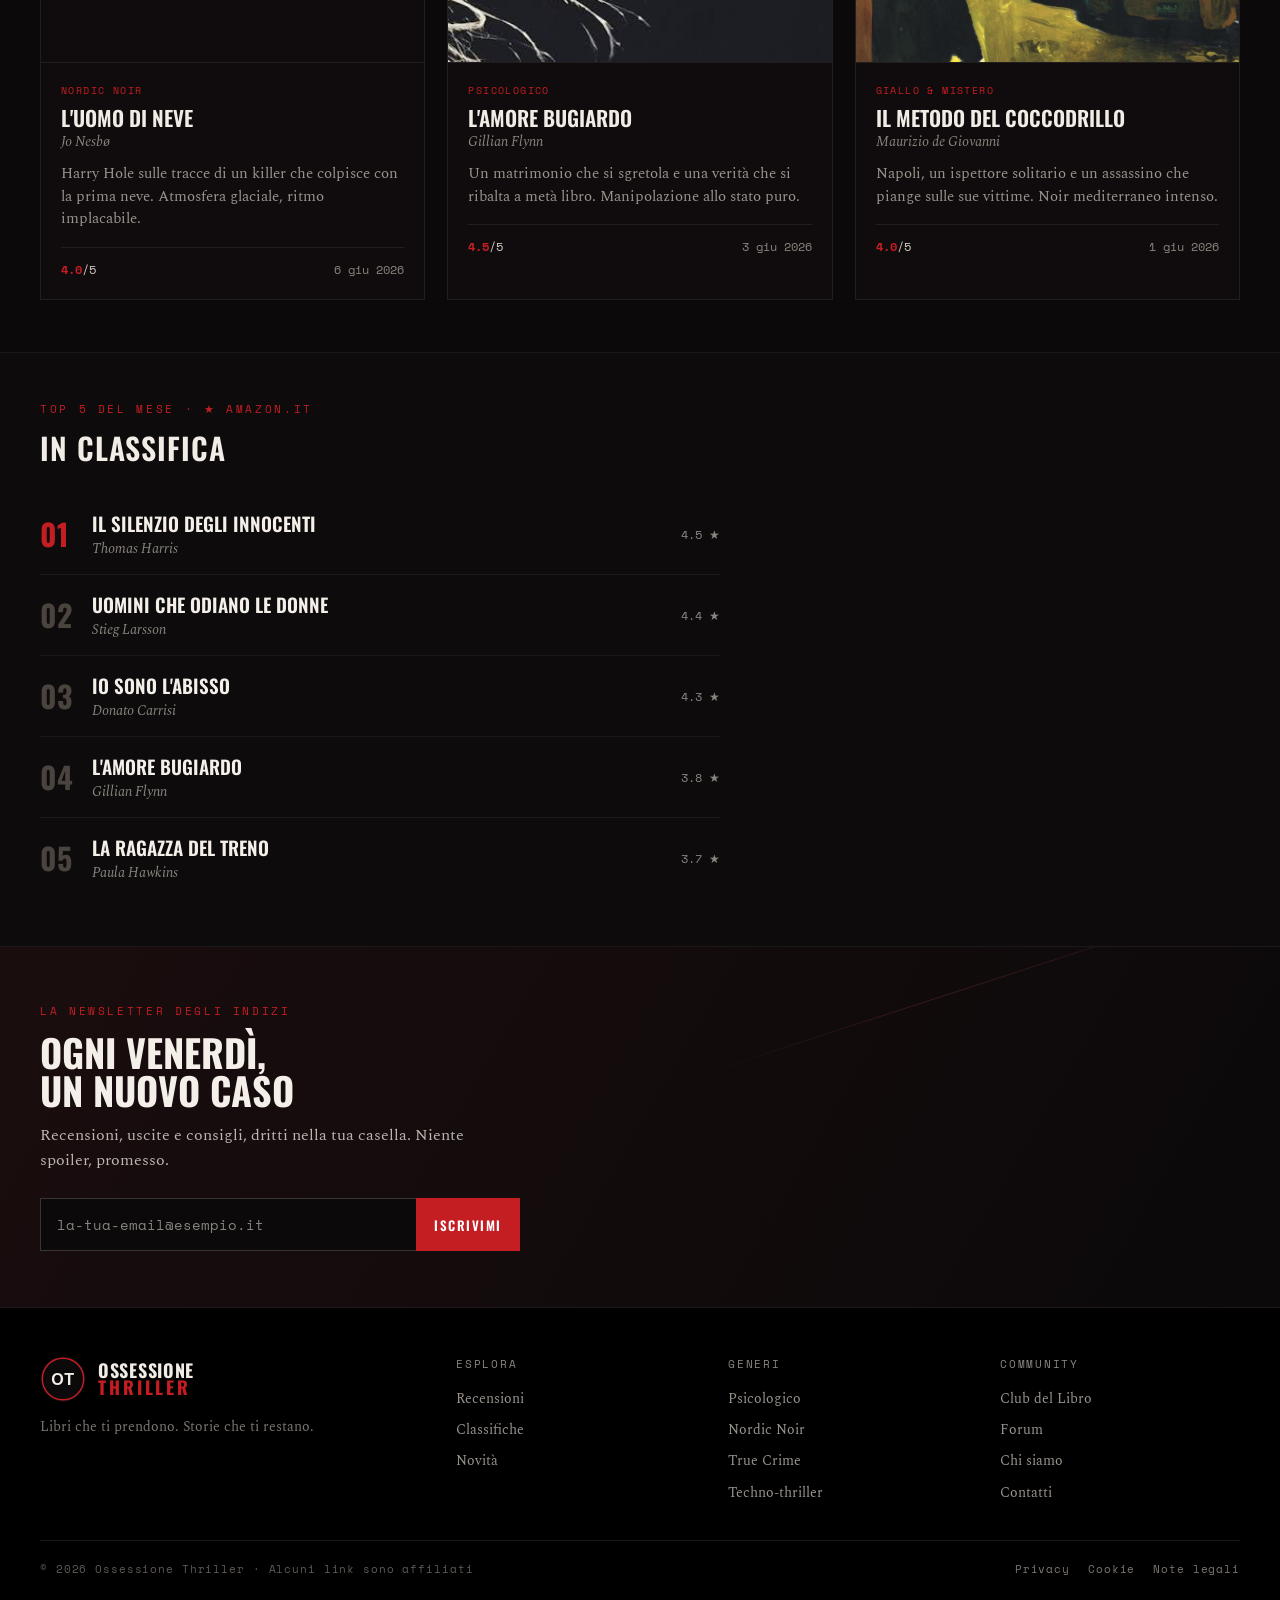
==== commit 83c8caf2: "feat: rinomina in L'uomo di neve; aggiunge 6 copertine locali rimanenti" ====
--- a/index.html
+++ b/index.html
@@ -181,10 +181,10 @@
 
         <!-- Card 1 -->
         <article class="ot-card">
-          <img src="https://covers.openlibrary.org/b/isbn/9780307358837-L.jpg" alt="Il pupazzo di neve" style="width:100%; aspect-ratio: 3/2; object-fit: cover; display: block; border-bottom: 1px solid var(--border-card);">
+          <img src="https://covers.openlibrary.org/b/isbn/9780307358837-L.jpg" alt="L'uomo di neve" style="width:100%; aspect-ratio: 3/2; object-fit: cover; display: block; border-bottom: 1px solid var(--border-card);">
           <div style="padding: 20px;">
             <div class="ot-rev-genre">Nordic Noir</div>
-            <h3 class="ot-rev-title">Il pupazzo di neve</h3>
+            <h3 class="ot-rev-title">L'uomo di neve</h3>
             <div class="ot-rev-author">Jo Nesbø</div>
             <p style="font-size: 14.5px; line-height: 1.55; color: var(--text-muted); margin: 0 0 16px;">
               Harry Hole sulle tracce di un killer che colpisce con la prima neve. Atmosfera glaciale, ritmo implacabile.
@@ -464,4 +464,4 @@
 
 </body>
 </html>
-                                                                                                                                                                                                                                                                                                                                                                                                                                                                                                                                                                                                                                                                                                                                                                                                                                                                                                                                                                                                                                                                                                                           +                                                                                                                                                                                                                                                                                                                                                                                                                                                                                                                                                                                                                                                                                                                                                                                                                                                                                                                                                                                                                                                                                                                                   
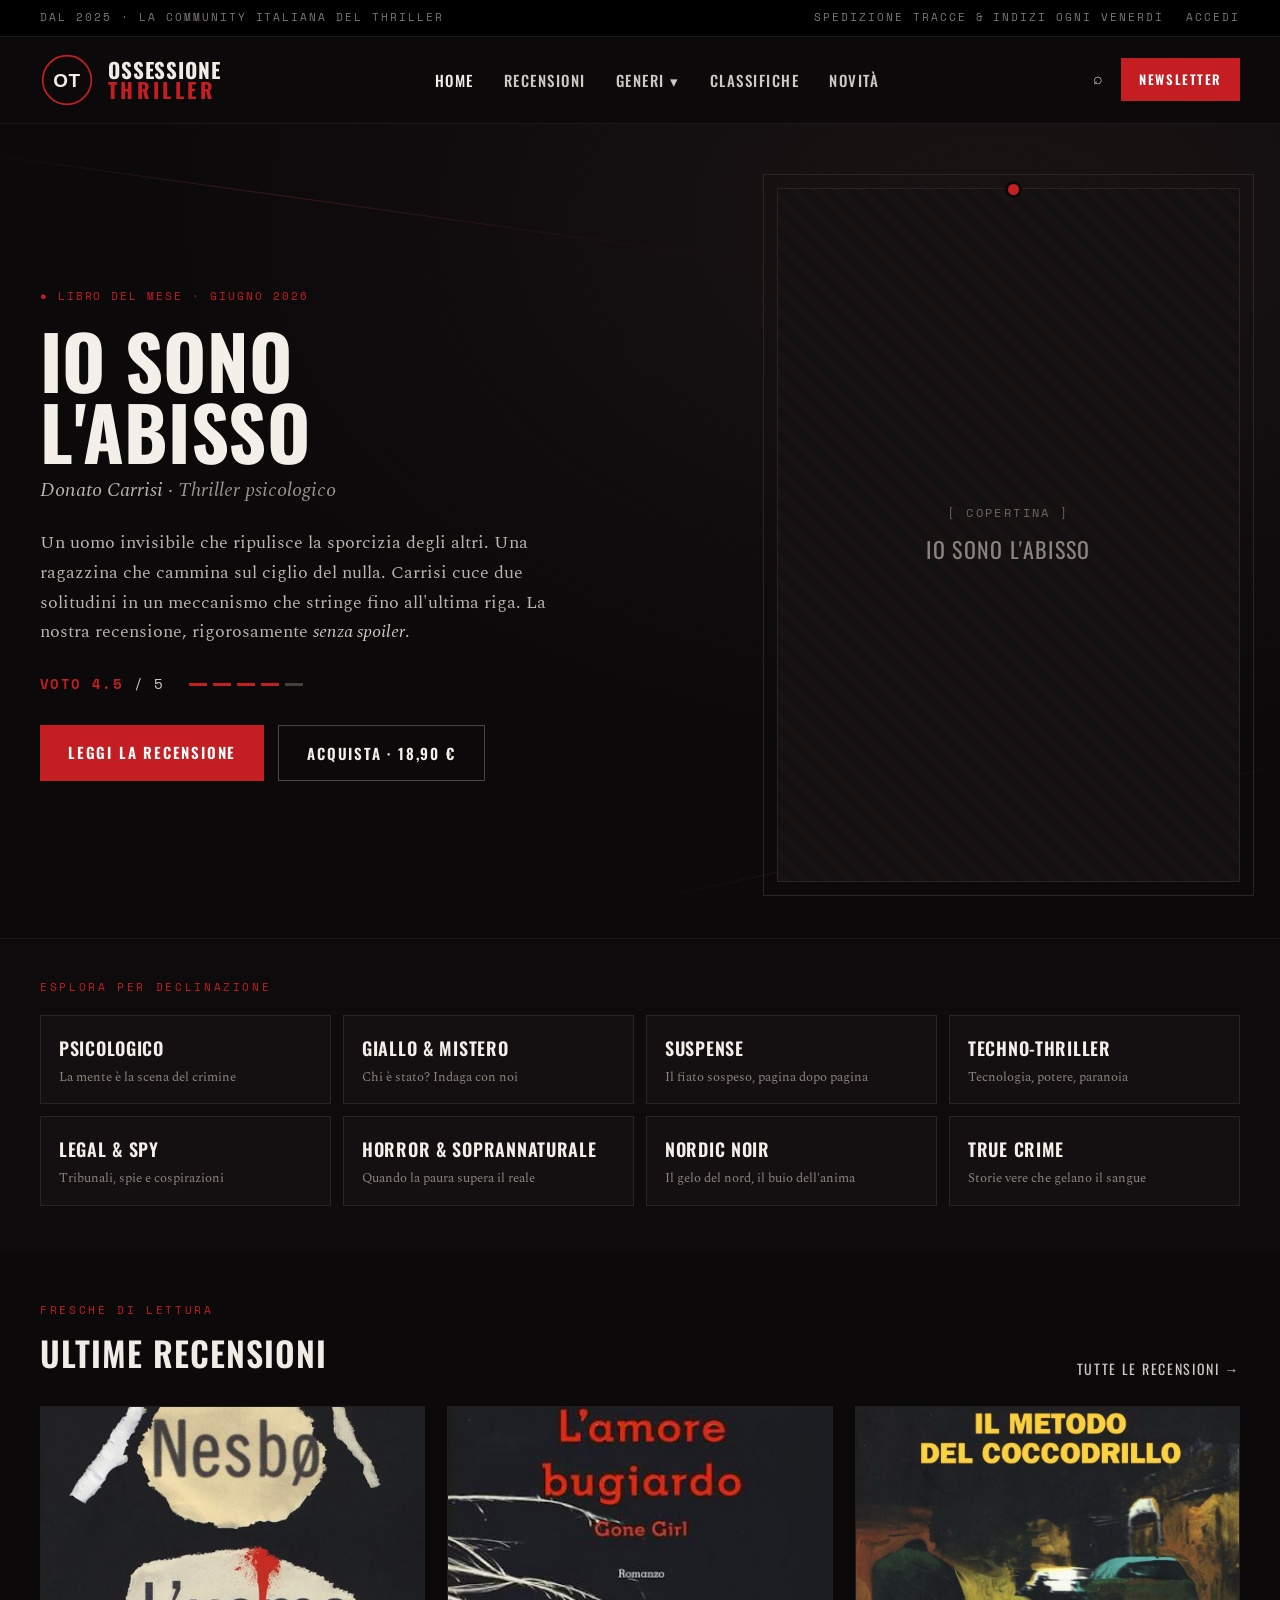
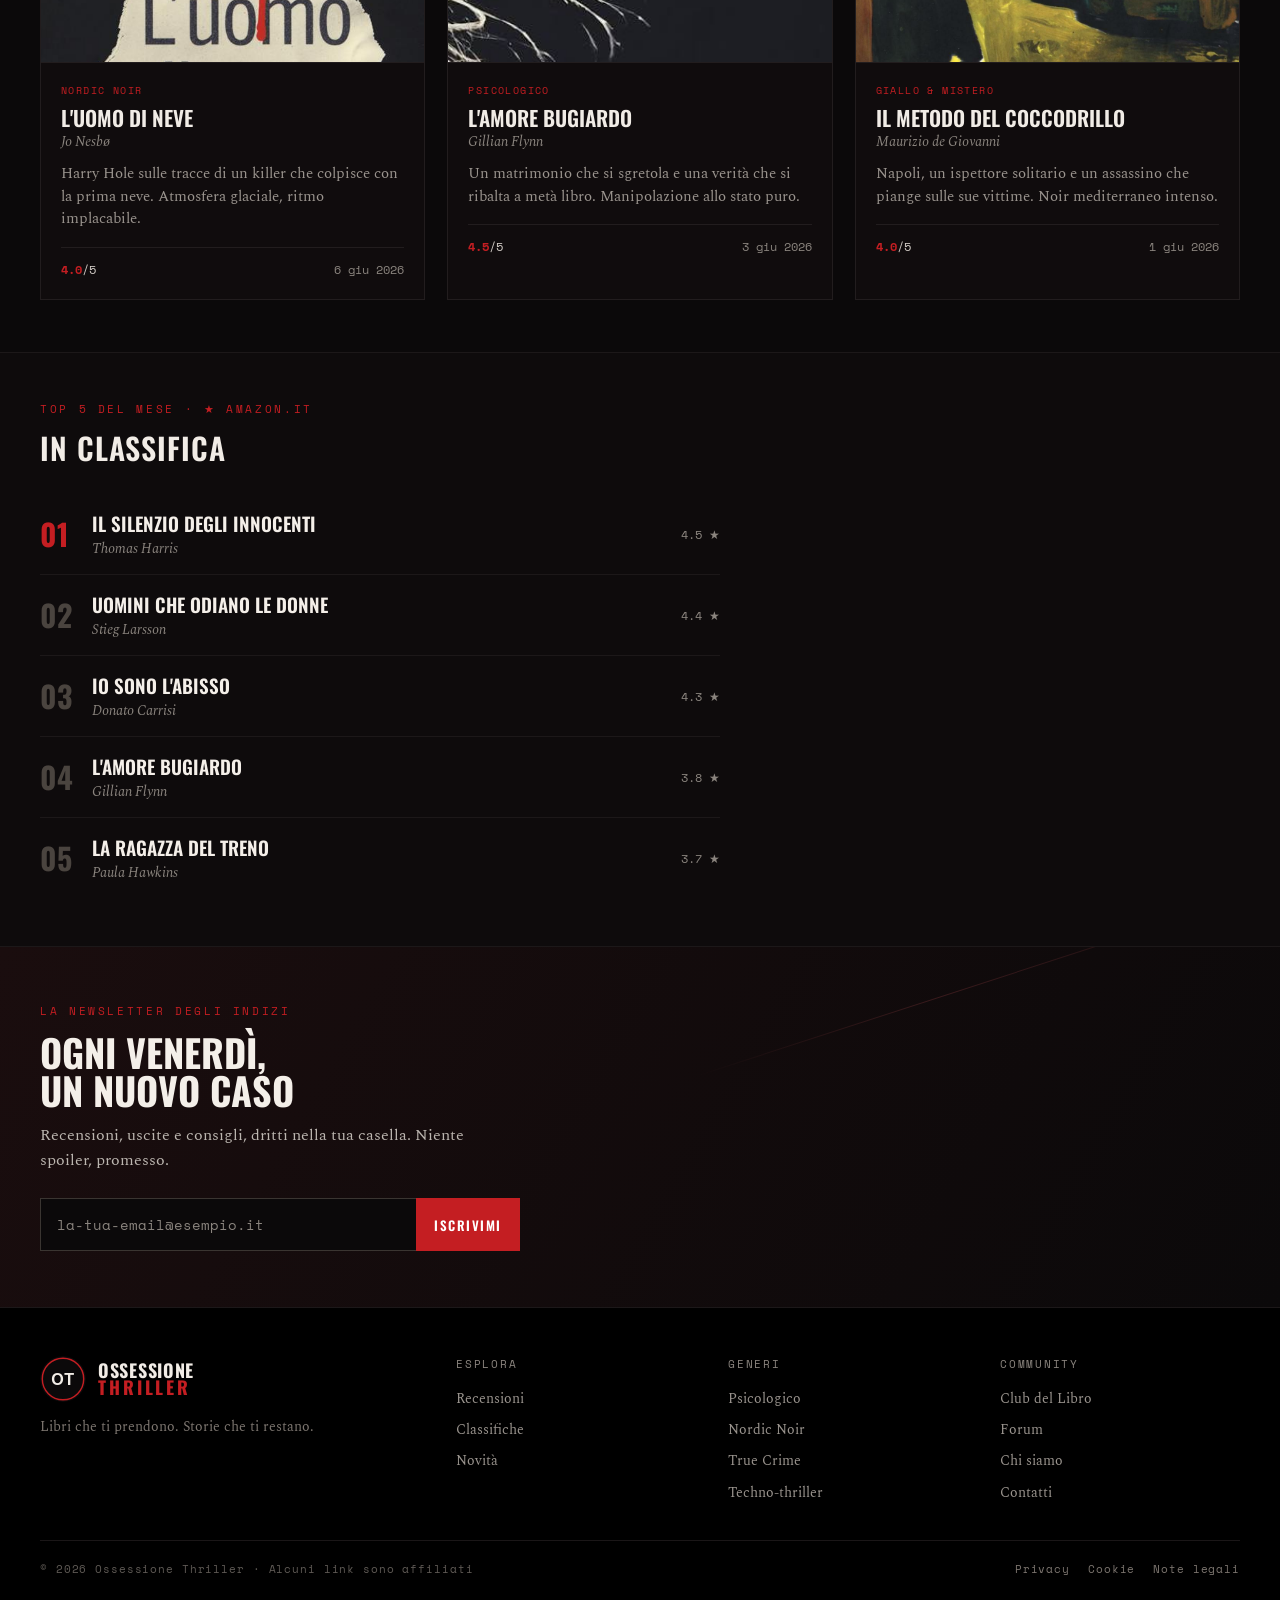
==== commit 9e5f18b1: "feat: aggiunge copertina locale L'uomo di neve — tutte le 12 copertine complete" ====
--- a/index.html
+++ b/index.html
@@ -181,7 +181,7 @@
 
         <!-- Card 1 -->
         <article class="ot-card">
-          <img src="https://covers.openlibrary.org/b/isbn/9780307358837-L.jpg" alt="L'uomo di neve" style="width:100%; aspect-ratio: 3/2; object-fit: cover; display: block; border-bottom: 1px solid var(--border-card);">
+          <img src="assets/l'uomo%20di%20neve.jpg" alt="L'uomo di neve" style="width:100%; aspect-ratio: 3/2; object-fit: cover; display: block; border-bottom: 1px solid var(--border-card);">
           <div style="padding: 20px;">
             <div class="ot-rev-genre">Nordic Noir</div>
             <h3 class="ot-rev-title">L'uomo di neve</h3>
@@ -464,4 +464,4 @@
 
 </body>
 </html>
-                                                                                                                                                                                                                                                                                                                                                                                                                                                                                                                                                                                                                                                                                                                                                                                                                                                                                                                                                                                                                                                                                                                                   +                                                                                                                                                                                                                                                                                                                                                                                                                                                                                                                                                                                                                                                                                                                                                                                                                                                                                                                                                                                                                                                                                                                                                               
